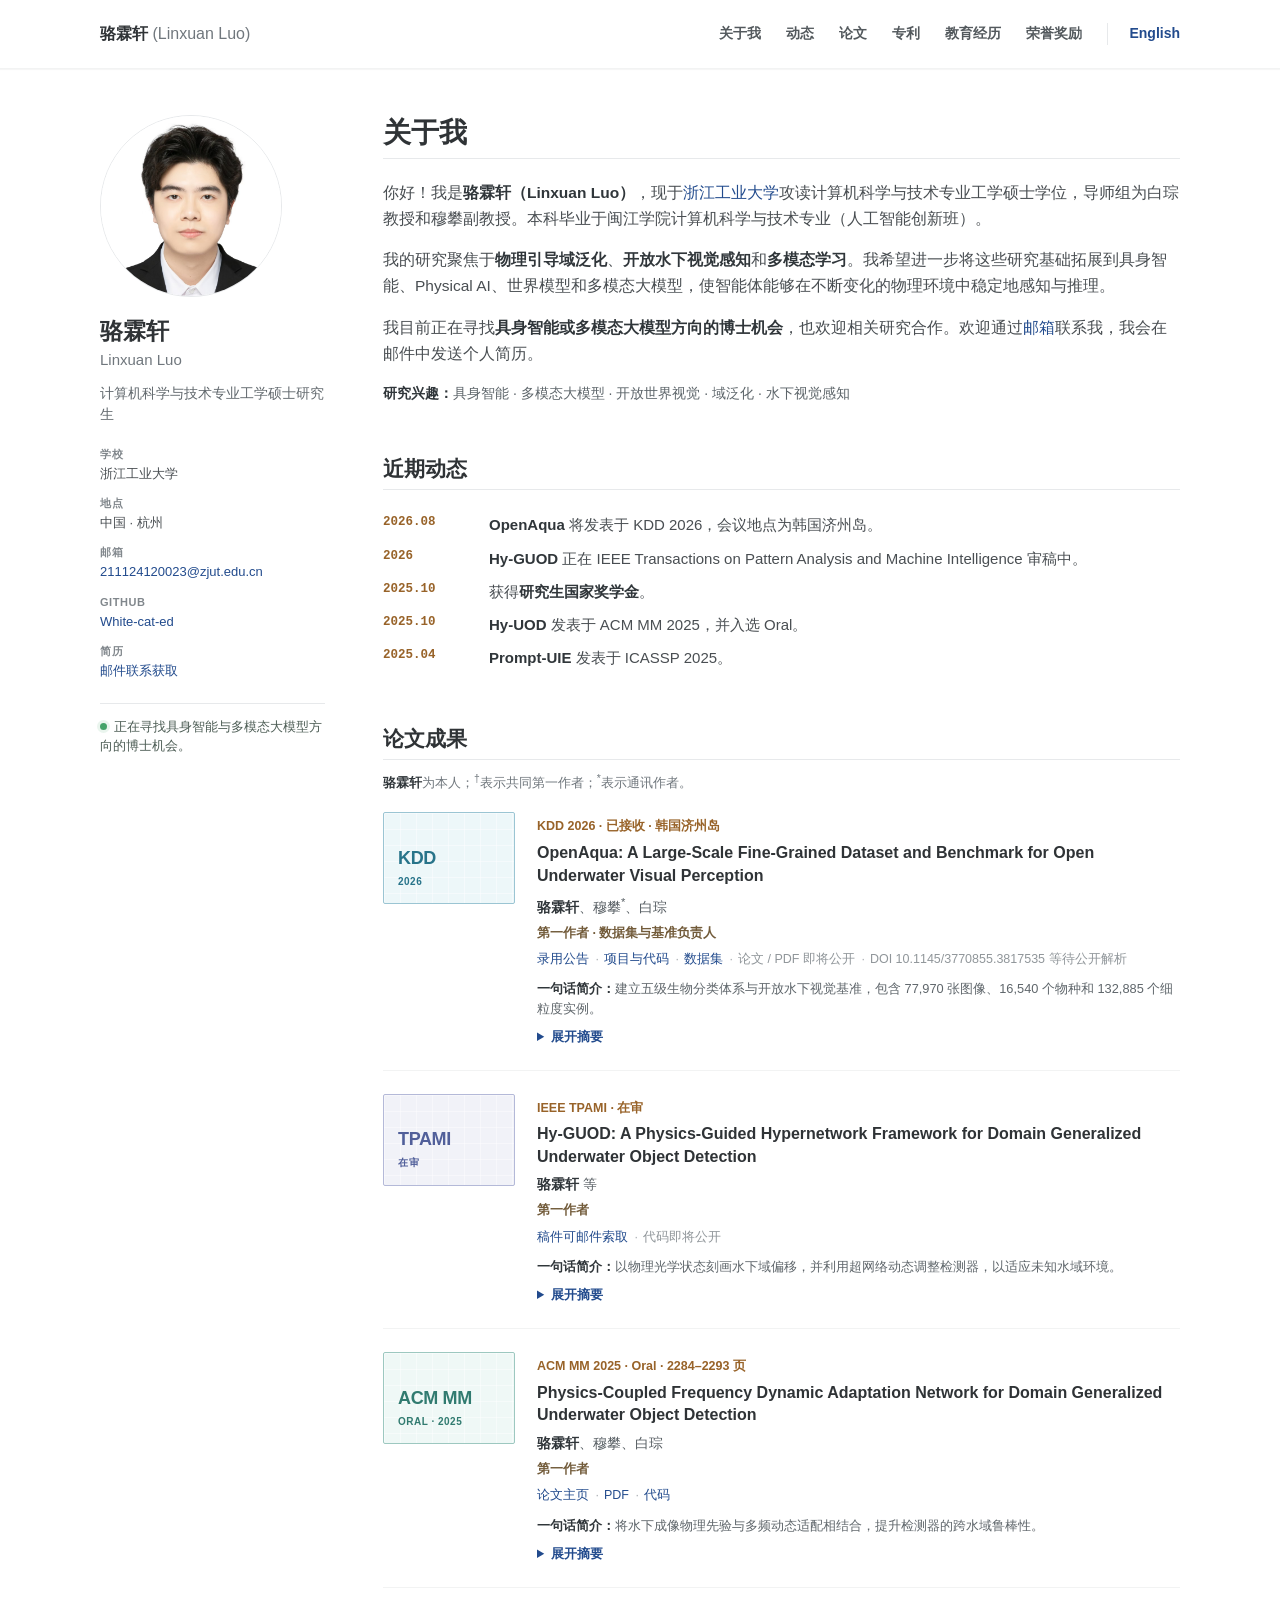
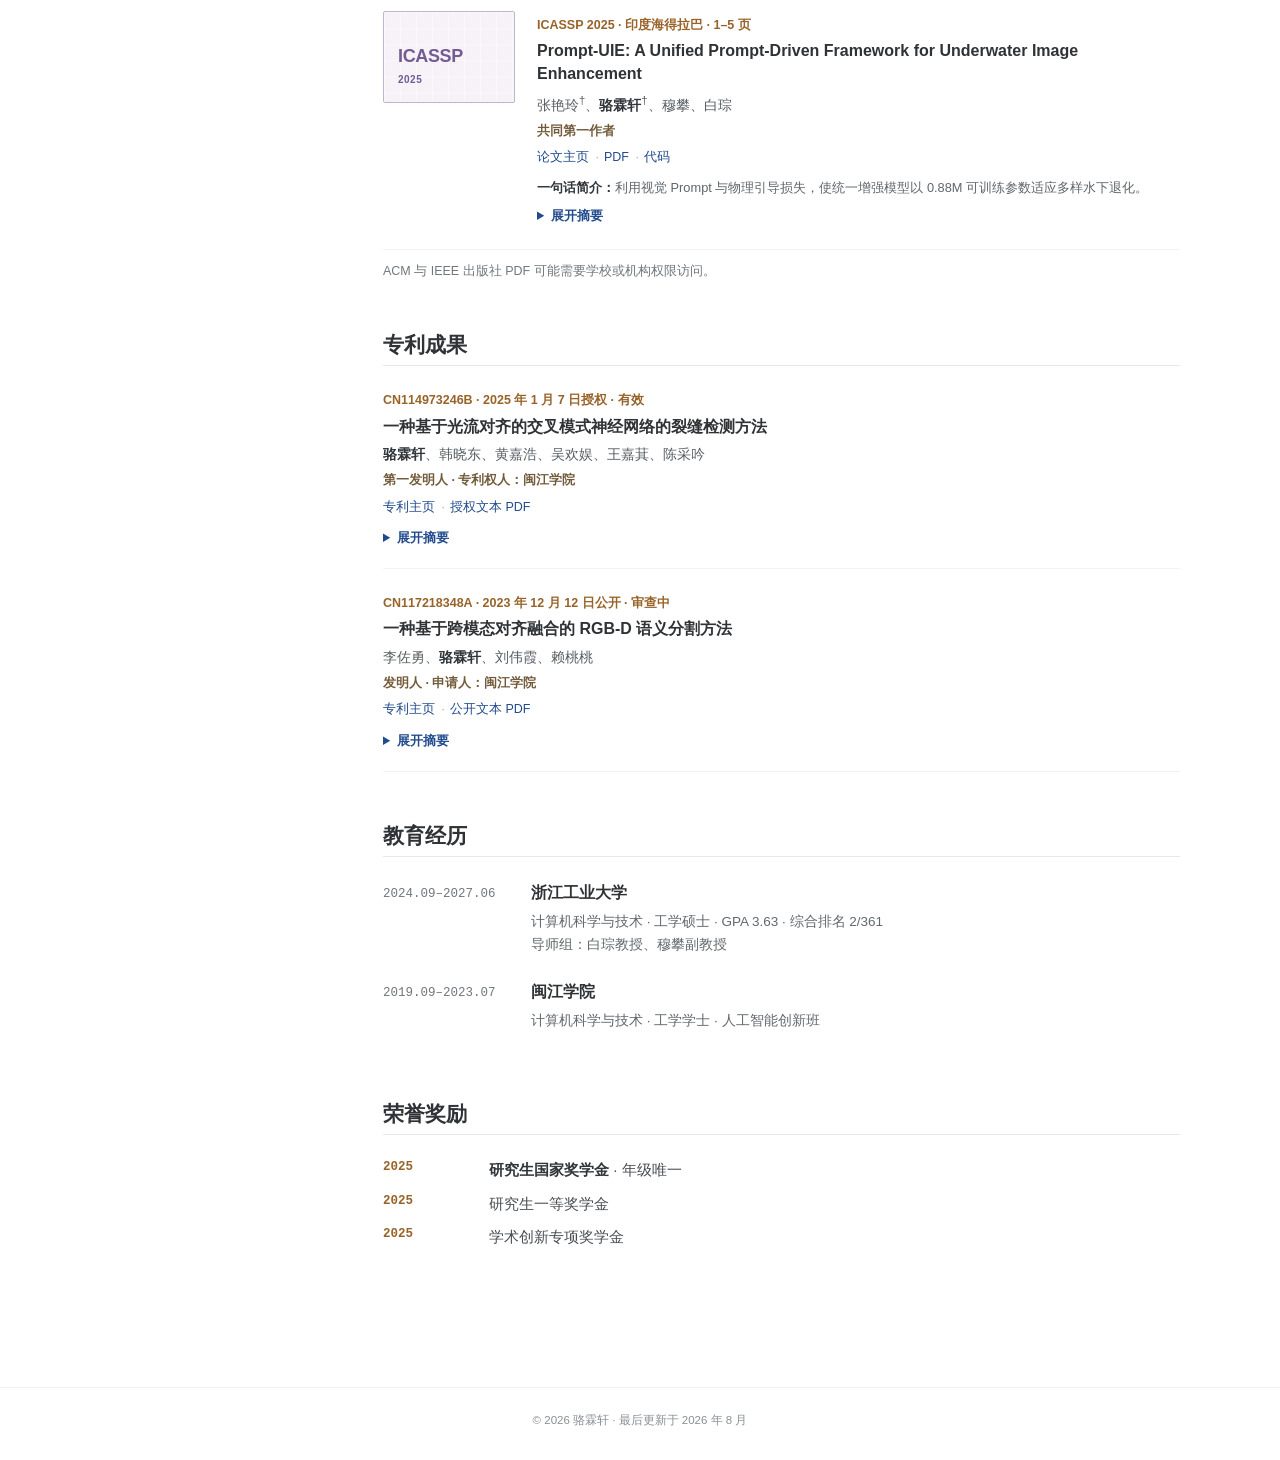
==== zh.html @ a7f3fe2d "Add files via upload" ====
<!doctype html>
<html lang="zh-CN">
<head>
  <meta charset="utf-8">
  <meta name="viewport" content="width=device-width, initial-scale=1">
  <title>骆霖轩（Linxuan Luo）| 个人学术主页</title>
  <meta name="description" content="骆霖轩的个人学术主页，研究方向包括物理引导域泛化、开放水下视觉感知、具身智能与多模态学习。">
  <meta name="theme-color" content="#ffffff">
  <meta property="og:title" content="骆霖轩 | 个人学术主页">
  <meta property="og:description" content="物理引导感知、具身智能与多模态学习。">
  <meta property="og:type" content="website">
  <meta property="og:url" content="https://white-cat-ed.github.io/zh.html">
  <meta property="og:image" content="https://white-cat-ed.github.io/og-minimal.png">
  <meta name="twitter:card" content="summary_large_image">
  <link rel="canonical" href="https://white-cat-ed.github.io/zh.html">
  <link rel="alternate" hreflang="en" href="https://white-cat-ed.github.io/">
  <link rel="alternate" hreflang="zh-CN" href="https://white-cat-ed.github.io/zh.html">
  <link rel="stylesheet" href="styles.css">
</head>
<body>
  <a class="skip-link" href="#main-content">跳到正文</a>

  <header class="masthead">
    <div class="masthead-inner">
      <a class="site-title" href="#top">骆霖轩 <span>(Linxuan Luo)</span></a>
      <nav class="site-nav" aria-label="主导航">
        <a href="#about">关于我</a>
        <a href="#news">动态</a>
        <a href="#publications">论文</a>
        <a href="#patents">专利</a>
        <a href="#education">教育经历</a>
        <a href="#awards">荣誉奖励</a>
        <a class="language-link" href="index.html" lang="en">English</a>
      </nav>
    </div>
  </header>

  <main class="layout" id="top">
    <aside class="sidebar" aria-label="个人信息">
      <img class="profile-photo" src="profile.jpg" alt="骆霖轩的个人照片" width="190" height="190">
      <h1 class="profile-name">骆霖轩</h1>
      <p class="profile-name-zh" lang="en">Linxuan Luo</p>
      <p class="profile-bio">计算机科学与技术专业工学硕士研究生</p>

      <dl class="profile-links">
        <div><dt>学校</dt><dd>浙江工业大学</dd></div>
        <div><dt>地点</dt><dd>中国 · 杭州</dd></div>
        <div><dt>邮箱</dt><dd><a href="mailto:211124120023@zjut.edu.cn">211124120023@zjut.edu.cn</a></dd></div>
        <div><dt>GitHub</dt><dd><a href="https://github.com/White-cat-ed" target="_blank" rel="noreferrer">White-cat-ed</a></dd></div>
        <div><dt>简历</dt><dd><a href="mailto:211124120023@zjut.edu.cn?subject=简历索取">邮件联系获取</a></dd></div>
      </dl>

      <p class="phd-note"><span aria-hidden="true"></span>正在寻找具身智能与多模态大模型方向的博士机会。</p>
    </aside>

    <div class="page-content" id="main-content">
      <section id="about" class="section about-section">
        <h2>关于我</h2>
        <p>你好！我是<strong>骆霖轩（Linxuan Luo）</strong>，现于<a href="https://www.zjut.edu.cn/" target="_blank" rel="noreferrer">浙江工业大学</a>攻读计算机科学与技术专业工学硕士学位，导师组为白琮教授和穆攀副教授。本科毕业于闽江学院计算机科学与技术专业（人工智能创新班）。</p>
        <p>我的研究聚焦于<strong>物理引导域泛化</strong>、<strong>开放水下视觉感知</strong>和<strong>多模态学习</strong>。我希望进一步将这些研究基础拓展到具身智能、Physical AI、世界模型和多模态大模型，使智能体能够在不断变化的物理环境中稳定地感知与推理。</p>
        <p>我目前正在寻找<strong>具身智能或多模态大模型方向的博士机会</strong>，也欢迎相关研究合作。欢迎通过<a href="mailto:211124120023@zjut.edu.cn">邮箱</a>联系我，我会在邮件中发送个人简历。</p>
        <p class="research-interests"><strong>研究兴趣：</strong>具身智能 · 多模态大模型 · 开放世界视觉 · 域泛化 · 水下视觉感知</p>
      </section>

      <section id="news" class="section">
        <h2>近期动态</h2>
        <ul class="news-list">
          <li><time datetime="2026-08">2026.08</time><span><strong>OpenAqua</strong> 将发表于 KDD 2026，会议地点为韩国济州岛。</span></li>
          <li><time datetime="2026">2026</time><span><strong>Hy-GUOD</strong> 正在 IEEE Transactions on Pattern Analysis and Machine Intelligence 审稿中。</span></li>
          <li><time datetime="2025-10">2025.10</time><span>获得<strong>研究生国家奖学金</strong>。</span></li>
          <li><time datetime="2025-10">2025.10</time><span><strong>Hy-UOD</strong> 发表于 ACM MM 2025，并入选 Oral。</span></li>
          <li><time datetime="2025-04">2025.04</time><span><strong>Prompt-UIE</strong> 发表于 ICASSP 2025。</span></li>
        </ul>
      </section>

      <section id="publications" class="section">
        <h2>论文成果</h2>
        <p class="section-note"><strong>骆霖轩</strong>为本人；<sup>†</sup>表示共同第一作者；<sup>*</sup>表示通讯作者。</p>

        <article class="publication">
          <div class="paper-thumb paper-thumb-aqua" aria-hidden="true"><span>KDD</span><small>2026</small></div>
          <div class="publication-body">
            <p class="venue">KDD 2026 · 已接收 · 韩国济州岛</p>
            <h3>OpenAqua: A Large-Scale Fine-Grained Dataset and Benchmark for Open Underwater Visual Perception</h3>
            <p class="authors"><strong>骆霖轩</strong>、穆攀<sup>*</sup>、白琮</p>
            <p class="role-line">第一作者 · 数据集与基准负责人</p>
            <p class="resource-links">
              <a href="https://cs.zjut.edu.cn/jsp/news.jsp?neId=8866" target="_blank" rel="noreferrer">录用公告</a>
              <a href="https://github.com/White-cat-ed/OpenAqua" target="_blank" rel="noreferrer">项目与代码</a>
              <a href="https://drive.google.com/drive/folders/1vo-b8BYGD2Kb2J__HTQK28yn5RzytMnz?usp=drive_link" target="_blank" rel="noreferrer">数据集</a>
              <span>论文 / PDF 即将公开</span>
              <span>DOI 10.1145/3770855.3817535 等待公开解析</span>
            </p>
            <p class="tldr"><strong>一句话简介：</strong>建立五级生物分类体系与开放水下视觉基准，包含 77,970 张图像、16,540 个物种和 132,885 个细粒度实例。</p>
            <details>
              <summary>展开摘要</summary>
              <p>水生生物多样性监测对于维持全球生态平衡至关重要。尽管计算机视觉的发展推动了水下感知研究，现有数据集大多局限于粗粒度类别，或缺少空间定位标注，严重限制了模型在真实场景中的细粒度生物识别能力。为弥补这一空白，我们提出 OpenAqua——首个面向开放水下视觉任务的大规模细粒度数据集。OpenAqua 采用五级生物分类体系，包含 77,970 张高质量图像，覆盖 16,540 个水生物种，并提供 132,885 个细粒度边界框及对应实例分割掩码。在此基础上，我们构建了覆盖标准目标检测、实例分割和水下开放词汇目标检测的综合基准。大量实验表明，随着识别粒度由粗到细，现有模型的性能显著下降，凸显了退化水下环境中细粒度语义感知与域适应的挑战。我们相信，OpenAqua 将推动细粒度水下视觉、长尾分布学习和水生生态系统监测的发展。</p>
            </details>
          </div>
        </article>

        <article class="publication">
          <div class="paper-thumb paper-thumb-indigo" aria-hidden="true"><span>TPAMI</span><small>在审</small></div>
          <div class="publication-body">
            <p class="venue">IEEE TPAMI · 在审</p>
            <h3>Hy-GUOD: A Physics-Guided Hypernetwork Framework for Domain Generalized Underwater Object Detection</h3>
            <p class="authors"><strong>骆霖轩</strong> 等</p>
            <p class="role-line">第一作者</p>
            <p class="resource-links">
              <a href="mailto:211124120023@zjut.edu.cn?subject=Hy-GUOD%20稿件索取">稿件可邮件索取</a>
              <span>代码即将公开</span>
            </p>
            <p class="tldr"><strong>一句话简介：</strong>以物理光学状态刻画水下域偏移，并利用超网络动态调整检测器，以适应未知水域环境。</p>
            <details>
              <summary>展开摘要</summary>
              <p>复杂光学变化会导致水下目标检测模型的性能严重下降；当训练数据仅来自有限源域时，这类域偏移尤其难以处理。现有水下目标检测方法主要依赖图像恢复或静态结构先验，而域泛化方法通常将域偏移视为一般的数据分布差异，因此难以表示由光学因素驱动的水下域变化，也难以将退化线索与任务相关语义解耦。为解决这些问题，我们提出 Hy-GUOD——一个面向广义水下目标检测的物理引导超网络框架。Hy-GUOD 使用物理光学状态显式参数化水下域偏移，并学习利用这些状态实现鲁棒检测。具体而言，基于超网络的光学状态感知机制通过逆向估计，从退化观测中解耦光学先验，再将其转化为检测器动态特征响应的域自适应引导。为协调物理感知与目标检测，我们进一步提出 Navi-Gate 和双层优化策略，在源域受限监督下调节任务梯度交互。四个水下基准和一个陆地雾天基准上的大量实验验证了 Hy-GUOD 的有效性与通用性，并显示其在单源、多源、跨数据集、标准域内以及雾天目标检测协议下均保持稳定优势。</p>
            </details>
          </div>
        </article>

        <article class="publication">
          <div class="paper-thumb paper-thumb-teal" aria-hidden="true"><span>ACM MM</span><small>Oral · 2025</small></div>
          <div class="publication-body">
            <p class="venue">ACM MM 2025 · Oral · 2284–2293 页</p>
            <h3>Physics-Coupled Frequency Dynamic Adaptation Network for Domain Generalized Underwater Object Detection</h3>
            <p class="authors"><strong>骆霖轩</strong>、穆攀、白琮</p>
            <p class="role-line">第一作者</p>
            <p class="resource-links">
              <a href="https://dl.acm.org/doi/10.1145/3746027.3755829" target="_blank" rel="noreferrer">论文主页</a>
              <a href="https://dl.acm.org/doi/pdf/10.1145/3746027.3755829" target="_blank" rel="noreferrer">PDF</a>
              <a href="https://github.com/White-cat-ed/HyUOD" target="_blank" rel="noreferrer">代码</a>
            </p>
            <p class="tldr"><strong>一句话简介：</strong>将水下成像物理先验与多频动态适配相结合，提升检测器的跨水域鲁棒性。</p>
            <details>
              <summary>展开摘要</summary>
              <p>尽管水下目标检测技术不断发展，多样化环境带来的域偏移以及水下图像的严重退化仍然制约着模型性能。为解决这些问题，我们提出 Hy-UOD：一个由超网络驱动、协同融合物理先验与多频特征学习的域泛化框架。为缓解域偏移，我们设计了基于元学习的超网络架构，通过编码环境相关的物理描述符生成跨域泛化参数。为进一步降低复杂退化对检测性能的影响，我们基于超网络特征和域相关信息设计了多频特征动态适配模块，通过“低频校正、高频细化和中频重建”对退化特征进行系统补偿。多个水下数据集上的实验表明，该方法具有稳健的检测性能和较强的跨域泛化能力。</p>
            </details>
          </div>
        </article>

        <article class="publication">
          <div class="paper-thumb paper-thumb-violet" aria-hidden="true"><span>ICASSP</span><small>2025</small></div>
          <div class="publication-body">
            <p class="venue">ICASSP 2025 · 印度海得拉巴 · 1–5 页</p>
            <h3>Prompt-UIE: A Unified Prompt-Driven Framework for Underwater Image Enhancement</h3>
            <p class="authors">张艳玲<sup>†</sup>、<strong>骆霖轩</strong><sup>†</sup>、穆攀、白琮</p>
            <p class="role-line">共同第一作者</p>
            <p class="resource-links">
              <a href="https://ieeexplore.ieee.org/document/10889990/" target="_blank" rel="noreferrer">论文主页</a>
              <a href="https://ieeexplore.ieee.org/stampPDF/getPDF.jsp?tp=&amp;arnumber=10889990" target="_blank" rel="noreferrer">PDF</a>
              <a href="https://github.com/Zjut-MultimediaPlus/Prompt-UIE" target="_blank" rel="noreferrer">代码</a>
            </p>
            <p class="tldr"><strong>一句话简介：</strong>利用视觉 Prompt 与物理引导损失，使统一增强模型以 0.88M 可训练参数适应多样水下退化。</p>
            <details>
              <summary>展开摘要</summary>
              <p>复杂多样的水下环境会造成多种类型的图像退化，但现有方法大多聚焦于单一水下数据集，退化模式的相似性限制了模型对不同退化特征的探索。为此，我们提出基于 Prompt 学习的统一水下图像增强模型 Prompt-UIE，重点挖掘水下图像的共同属性。Prompt-UIE 无需同时使用多个数据集，即可将预训练的特定任务模型适配到不同水下条件。该方法在基础模型上集成视觉 Prompt 模块和反向透射图引导损失：基于背景光的视觉 Prompt 通过精心设计的策略，引导模型针对不同水体类型执行增强；反向透射图引导损失则提升模型处理空间非均匀退化的能力。全参考与无参考数据集上的实验验证了该方法的有效性和鲁棒性。</p>
            </details>
          </div>
        </article>
        <p class="access-note">ACM 与 IEEE 出版社 PDF 可能需要学校或机构权限访问。</p>
      </section>

      <section id="patents" class="section">
        <h2>专利成果</h2>

        <article class="patent">
          <p class="venue">CN114973246B · 2025 年 1 月 7 日授权 · 有效</p>
          <h3>一种基于光流对齐的交叉模式神经网络的裂缝检测方法</h3>
          <p class="authors"><strong>骆霖轩</strong>、韩晓东、黄嘉浩、吴欢娱、王嘉萁、陈采吟</p>
          <p class="role-line">第一发明人 · 专利权人：闽江学院</p>
          <p class="resource-links">
            <a href="https://patents.google.com/patent/CN114973246B/zh" target="_blank" rel="noreferrer">专利主页</a>
            <a href="https://patentimages.storage.googleapis.com/b4/01/fa/18048ff08c857f/CN114973246B.pdf" target="_blank" rel="noreferrer">授权文本 PDF</a>
          </p>
          <details>
            <summary>展开摘要</summary>
            <p>本发明提出一种基于光流对齐的交叉模式神经网络的裂缝检测方法。该方法基于光流对齐的交叉模式语义分割神经网络 FAC-Net，通过融合 RGB 图像和深度图像特征信息进行跨模态裂缝检测：首先构建数据集并训练 FAC-Net；随后获取待检测目标的 RGB 图像与深度图像；最后将同一目标的 RGB 与深度图像输入预训练网络，得到包含裂缝语义像素和背景语义像素的分类结果图像，从而实现融合 RGB 与深度信息的跨模态裂缝检测。</p>
          </details>
        </article>

        <article class="patent">
          <p class="venue">CN117218348A · 2023 年 12 月 12 日公开 · 审查中</p>
          <h3>一种基于跨模态对齐融合的 RGB-D 语义分割方法</h3>
          <p class="authors">李佐勇、<strong>骆霖轩</strong>、刘伟霞、赖桃桃</p>
          <p class="role-line">发明人 · 申请人：闽江学院</p>
          <p class="resource-links">
            <a href="https://patents.google.com/patent/CN117218348A/zh" target="_blank" rel="noreferrer">专利主页</a>
            <a href="https://patentimages.storage.googleapis.com/ee/cd/d5/96ed496db2e473/CN117218348A.pdf" target="_blank" rel="noreferrer">公开文本 PDF</a>
          </p>
          <details>
            <summary>展开摘要</summary>
            <p>本发明涉及一种基于跨模态对齐融合的 RGB-D 语义分割方法。该方法使用空间通道注意力机制，充分利用空间和通道关系，使两个分支均能关注来自另一模态的互补信息，以缓解多模态引入的噪声；同时引入语义流矫正模块，解决不同模态对应像素难以良好对齐的问题；在解码器部分同样加入语义流矫正模块，使深层语义信息能够更有效地传递到浅层。实验验证了所提出算法的可靠性与可行性。</p>
          </details>
        </article>
      </section>

      <section id="education" class="section">
        <h2>教育经历</h2>
        <div class="timeline">
          <article>
            <time>2024.09–2027.06</time>
            <div><h3>浙江工业大学</h3><p>计算机科学与技术 · 工学硕士 · GPA 3.63 · 综合排名 2/361</p><p>导师组：白琮教授、穆攀副教授</p></div>
          </article>
          <article>
            <time>2019.09–2023.07</time>
            <div><h3>闽江学院</h3><p>计算机科学与技术 · 工学学士 · 人工智能创新班</p></div>
          </article>
        </div>
      </section>

      <section id="awards" class="section">
        <h2>荣誉奖励</h2>
        <ul class="plain-list">
          <li><time>2025</time><span><strong>研究生国家奖学金</strong> · 年级唯一</span></li>
          <li><time>2025</time><span>研究生一等奖学金</span></li>
          <li><time>2025</time><span>学术创新专项奖学金</span></li>
        </ul>
      </section>
    </div>
  </main>

  <footer class="site-footer">
    <p>© 2026 骆霖轩 · 最后更新于 2026 年 8 月</p>
  </footer>
</body>
</html>
---- styles.css ----
:root {
  --ink: #494e52;
  --heading: #2f3336;
  --muted: #70777d;
  --link: #224b8d;
  --line: #e7e9eb;
  --line-soft: #f2f3f3;
  --paper: #fff;
  --quiet: #f7f8f9;
  --success: #2f7a52;
}

* {
  box-sizing: border-box;
}

html {
  scroll-behavior: smooth;
  scroll-padding-top: 80px;
}

body {
  margin: 0;
  background: var(--paper);
  color: var(--ink);
  font-family: "Trebuchet MS", "Microsoft YaHei", "PingFang SC", Helvetica, Arial, sans-serif;
  font-size: 15px;
  line-height: 1.55;
}

a {
  color: var(--link);
  text-decoration: none;
}

a:hover,
a:focus-visible {
  text-decoration: underline;
}

strong {
  color: #30363a;
}

.skip-link {
  position: fixed;
  top: 8px;
  left: 8px;
  z-index: 100;
  transform: translateY(-150%);
  padding: 8px 12px;
  border-radius: 3px;
  background: var(--heading);
  color: #fff;
}

.skip-link:focus {
  transform: translateY(0);
}

.masthead {
  position: sticky;
  top: 0;
  z-index: 30;
  border-bottom: 1px solid var(--line-soft);
  background: rgba(255, 255, 255, 0.97);
  box-shadow: 0 1px 1px rgba(0, 0, 0, 0.035);
  backdrop-filter: blur(8px);
}

.masthead-inner {
  width: min(1080px, calc(100% - 36px));
  min-height: 68px;
  margin: 0 auto;
  display: flex;
  align-items: center;
  justify-content: space-between;
  gap: 28px;
}

.site-title {
  flex: 0 0 auto;
  color: var(--heading);
  font-size: 16px;
  font-weight: 700;
}

.site-title span {
  color: var(--muted);
  font-weight: 400;
}

.site-title:hover {
  text-decoration: none;
}

.site-nav {
  display: flex;
  align-items: center;
  gap: 25px;
  white-space: nowrap;
}

.site-nav a {
  color: #53595d;
  font-size: 14px;
  font-weight: 600;
}

.site-nav a:hover,
.site-nav a:focus-visible {
  color: var(--link);
  text-decoration: none;
}

.site-nav .language-link {
  padding-left: 21px;
  border-left: 1px solid var(--line);
  color: var(--link);
}

.layout {
  width: min(1080px, calc(100% - 36px));
  margin: 46px auto 84px;
  display: grid;
  grid-template-columns: 225px minmax(0, 1fr);
  gap: 58px;
  align-items: start;
}

.sidebar {
  position: sticky;
  top: 100px;
  min-width: 0;
}

.profile-photo {
  display: block;
  width: 182px;
  height: 182px;
  border: 1px solid var(--line);
  border-radius: 50%;
  object-fit: cover;
  object-position: center 30%;
}

.profile-name {
  margin: 20px 0 0;
  color: var(--heading);
  font-size: 23px;
  line-height: 1.25;
}

.profile-name-zh {
  margin: 2px 0 12px;
  color: var(--muted);
  font-size: 15px;
}

.profile-bio {
  margin: 0 0 21px;
  color: #62696e;
  font-size: 14px;
  line-height: 1.5;
}

.profile-links {
  margin: 0;
  font-size: 13px;
}

.profile-links div {
  margin: 0 0 11px;
}

.profile-links dt {
  margin: 0 0 1px;
  color: #81878c;
  font-size: 11px;
  font-weight: 700;
  letter-spacing: 0.05em;
  text-transform: uppercase;
}

.profile-links dd {
  margin: 0;
  overflow-wrap: anywhere;
}

.phd-note {
  margin: 22px 0 0;
  padding-top: 14px;
  border-top: 1px solid var(--line);
  color: #4d5d55;
  font-size: 12.5px;
  line-height: 1.5;
}

.phd-note span {
  display: inline-block;
  width: 7px;
  height: 7px;
  margin-right: 7px;
  border-radius: 50%;
  background: #45a36a;
  box-shadow: 0 0 0 3px #eaf5ee;
  vertical-align: 1px;
}

.page-content {
  min-width: 0;
}

.section {
  margin: 0 0 50px;
}

.section h2 {
  margin: 0 0 18px;
  padding-bottom: 7px;
  border-bottom: 1px solid var(--line);
  color: var(--heading);
  font-size: 21px;
  font-weight: 700;
  line-height: 1.3;
}

.about-section h2 {
  margin-bottom: 21px;
  font-size: 28px;
}

.about-section p {
  margin: 0 0 15px;
  font-size: 15.5px;
  line-height: 1.68;
}

.research-interests {
  color: #5d656a;
  font-size: 14px !important;
}

.section-note,
.access-note {
  margin: -7px 0 15px;
  color: var(--muted);
  font-size: 12.5px;
}

.news-list,
.plain-list {
  margin: 0;
  padding: 0;
  list-style: none;
}

.news-list li,
.plain-list li {
  display: grid;
  grid-template-columns: 92px minmax(0, 1fr);
  gap: 14px;
  padding: 5px 0;
}

.news-list time,
.plain-list time {
  color: #986329;
  font-family: Consolas, "Courier New", monospace;
  font-size: 12.5px;
  font-weight: 700;
}

.publication {
  display: grid;
  grid-template-columns: 132px minmax(0, 1fr);
  gap: 22px;
  padding: 23px 0;
  border-bottom: 1px solid var(--line-soft);
}

.publication:first-of-type {
  padding-top: 4px;
}

.paper-thumb {
  width: 132px;
  height: 92px;
  display: flex;
  flex-direction: column;
  justify-content: flex-end;
  padding: 14px;
  border: 1px solid currentColor;
  border-radius: 2px;
  background-image:
    linear-gradient(rgba(255, 255, 255, 0.42) 1px, transparent 1px),
    linear-gradient(90deg, rgba(255, 255, 255, 0.42) 1px, transparent 1px);
  background-size: 16px 16px;
}

.paper-thumb span {
  font-size: 18px;
  font-weight: 800;
  letter-spacing: -0.02em;
  line-height: 1;
}

.paper-thumb small {
  margin-top: 7px;
  font-size: 10px;
  font-weight: 700;
  letter-spacing: 0.05em;
  text-transform: uppercase;
}

.paper-thumb-aqua {
  border-color: #9bc5d3;
  background-color: #edf7f9;
  color: #28748a;
}

.paper-thumb-indigo {
  border-color: #b4b9d8;
  background-color: #f1f2f8;
  color: #515f9a;
}

.paper-thumb-teal {
  border-color: #9dc8c0;
  background-color: #eff8f6;
  color: #317b70;
}

.paper-thumb-violet {
  border-color: #c1b5d3;
  background-color: #f6f2f8;
  color: #725c92;
}

.publication-body h3,
.patent h3,
.timeline h3 {
  margin: 3px 0 7px;
  color: var(--heading);
  font-size: 16px;
  font-weight: 700;
  line-height: 1.42;
}

.publication-body p,
.patent p {
  margin: 5px 0;
}

.venue {
  color: #986329;
  font-size: 12.5px;
  font-weight: 700;
}

.authors {
  color: #565d62;
  font-size: 13.5px;
}

.role-line {
  color: #725b3a;
  font-size: 12.5px;
  font-weight: 600;
}

.resource-links {
  display: flex;
  flex-wrap: wrap;
  gap: 7px 15px;
  padding: 2px 0;
  font-size: 12.5px;
}

.resource-links a,
.resource-links span {
  position: relative;
}

.resource-links a:not(:last-child)::after,
.resource-links span:not(:last-child)::after {
  content: "·";
  position: absolute;
  right: -10px;
  color: #a8adb1;
}

.resource-links span {
  color: #90969a;
}

.tldr {
  margin-top: 8px !important;
  color: #5f666b;
  font-size: 12.8px;
  line-height: 1.5;
}

details {
  margin-top: 9px;
  font-size: 12.8px;
}

details summary {
  width: max-content;
  color: var(--link);
  cursor: pointer;
  font-weight: 600;
}

details[open] summary {
  margin-bottom: 7px;
}

details p {
  margin: 0 !important;
  padding: 11px 13px;
  border-left: 2px solid #ccd7e6;
  background: var(--quiet);
  color: #5b6267;
  line-height: 1.62;
}

.access-note {
  margin-top: 12px;
}

.patent {
  padding: 20px 0;
  border-bottom: 1px solid var(--line-soft);
}

.patent:first-of-type {
  padding-top: 2px;
}

.timeline article {
  display: grid;
  grid-template-columns: 130px minmax(0, 1fr);
  gap: 18px;
  padding: 10px 0 15px;
}

.timeline time {
  color: var(--muted);
  font-family: Consolas, "Courier New", monospace;
  font-size: 12.5px;
}

.timeline h3 {
  margin-top: -3px;
}

.timeline p {
  margin: 3px 0;
  color: #62696e;
  font-size: 13.5px;
}

.site-footer {
  padding: 24px 18px 30px;
  border-top: 1px solid var(--line-soft);
  color: #8a9094;
  text-align: center;
  font-size: 11.5px;
}

.site-footer p {
  margin: 0;
}

@media (max-width: 900px) {
  .masthead-inner {
    align-items: flex-start;
    flex-direction: column;
    gap: 0;
    padding: 14px 0 10px;
  }

  .site-nav {
    width: 100%;
    margin-top: 9px;
    gap: 21px;
    overflow-x: auto;
    padding-bottom: 4px;
    scrollbar-width: thin;
  }

  .site-nav .language-link {
    padding-left: 0;
    border-left: 0;
  }

  .layout {
    grid-template-columns: 190px minmax(0, 1fr);
    gap: 38px;
    margin-top: 36px;
  }

  .sidebar {
    top: 117px;
  }

  .profile-photo {
    width: 155px;
    height: 155px;
  }
}

@media (max-width: 680px) {
  html {
    scroll-padding-top: 108px;
  }

  .masthead-inner,
  .layout {
    width: min(100% - 28px, 1080px);
  }

  .layout {
    display: block;
    margin-top: 29px;
  }

  .sidebar {
    position: static;
    display: grid;
    grid-template-columns: 122px minmax(0, 1fr);
    column-gap: 22px;
    margin-bottom: 44px;
  }

  .profile-photo {
    grid-row: 1 / 5;
    width: 122px;
    height: 122px;
  }

  .profile-name {
    margin-top: 5px;
    font-size: 21px;
  }

  .profile-name-zh {
    margin-bottom: 7px;
  }

  .profile-bio {
    margin-bottom: 10px;
  }

  .profile-links,
  .phd-note {
    grid-column: 1 / -1;
  }

  .profile-links {
    display: grid;
    grid-template-columns: repeat(2, minmax(0, 1fr));
    gap: 4px 18px;
    margin-top: 20px;
  }

  .phd-note {
    margin-top: 9px;
  }

  .about-section h2 {
    font-size: 25px;
  }

  .publication {
    grid-template-columns: 104px minmax(0, 1fr);
    gap: 16px;
  }

  .paper-thumb {
    width: 104px;
    height: 78px;
    padding: 11px;
  }

  .paper-thumb span {
    font-size: 15px;
  }
}

@media (max-width: 480px) {
  .sidebar {
    grid-template-columns: 102px minmax(0, 1fr);
    column-gap: 16px;
  }

  .profile-photo {
    width: 102px;
    height: 102px;
  }

  .profile-name {
    font-size: 19px;
  }

  .profile-bio {
    font-size: 12.5px;
  }

  .profile-links {
    grid-template-columns: 1fr;
  }

  .publication {
    display: block;
  }

  .paper-thumb {
    width: 100%;
    height: 64px;
    margin-bottom: 14px;
  }

  .news-list li,
  .plain-list li,
  .timeline article {
    grid-template-columns: 76px minmax(0, 1fr);
    gap: 11px;
  }
}

@media (prefers-reduced-motion: reduce) {
  html {
    scroll-behavior: auto;
  }
}
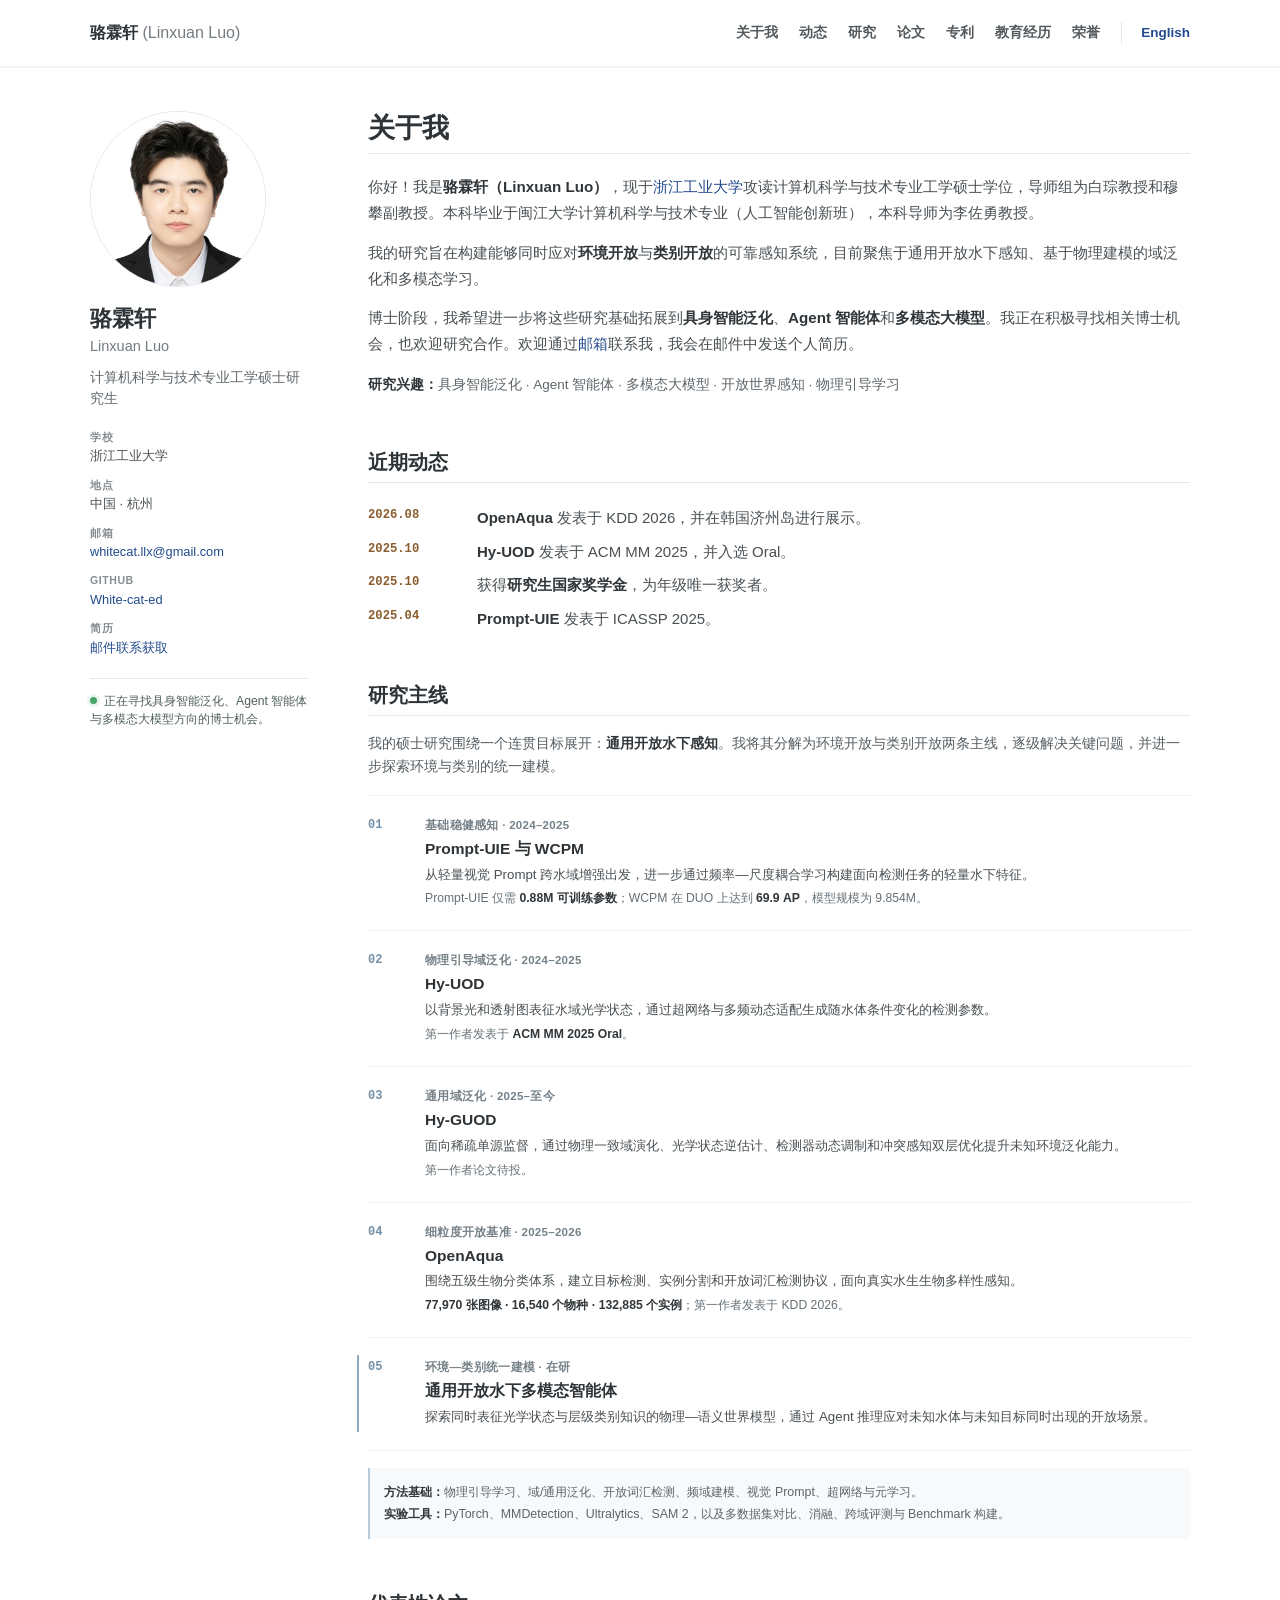
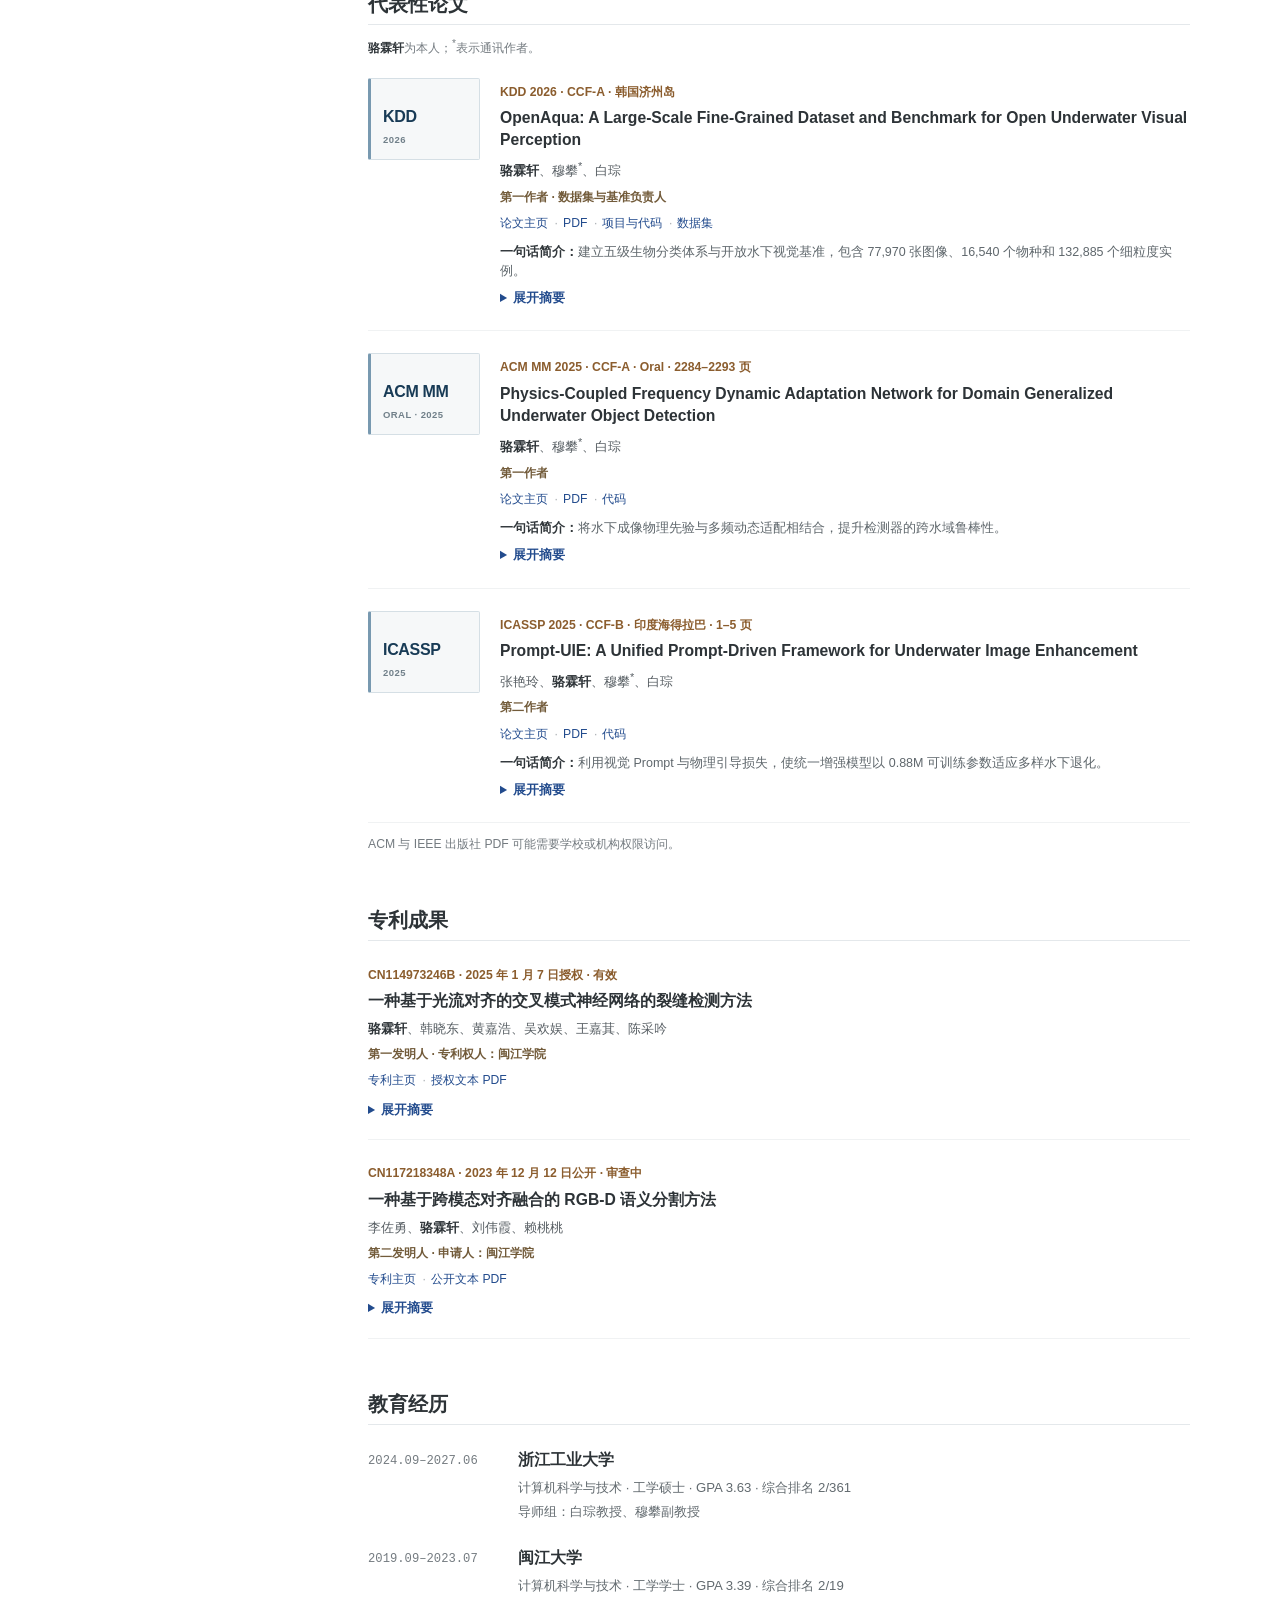
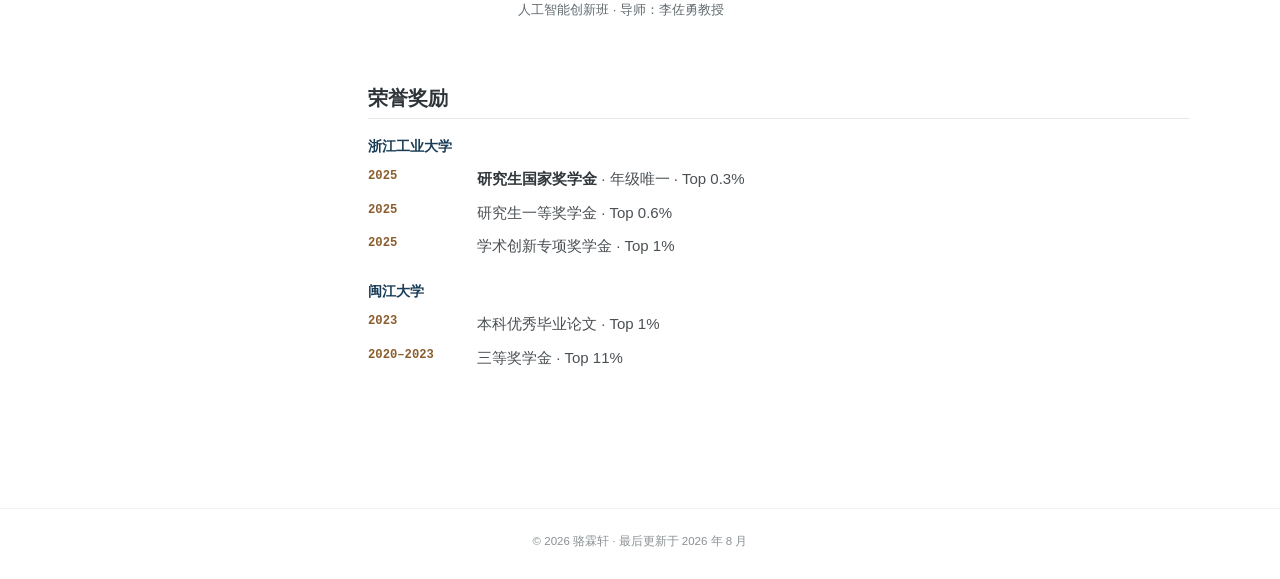
==== commit 96206072: "Add files via upload" ====
--- a/zh.html
+++ b/zh.html
@@ -4,10 +4,10 @@
   <meta charset="utf-8">
   <meta name="viewport" content="width=device-width, initial-scale=1">
   <title>骆霖轩（Linxuan Luo）| 个人学术主页</title>
-  <meta name="description" content="骆霖轩的个人学术主页，研究方向包括物理引导域泛化、开放水下视觉感知、具身智能与多模态学习。">
+  <meta name="description" content="骆霖轩的个人学术主页，研究方向包括物理引导泛化、开放水下视觉感知、多模态学习、具身智能泛化与 Agent 智能体。">
   <meta name="theme-color" content="#ffffff">
   <meta property="og:title" content="骆霖轩 | 个人学术主页">
-  <meta property="og:description" content="物理引导感知、具身智能与多模态学习。">
+  <meta property="og:description" content="物理引导泛化、开放世界感知、Agent 智能体与多模态学习。">
   <meta property="og:type" content="website">
   <meta property="og:url" content="https://white-cat-ed.github.io/zh.html">
   <meta property="og:image" content="https://white-cat-ed.github.io/og-minimal.png">
@@ -26,10 +26,11 @@
       <nav class="site-nav" aria-label="主导航">
         <a href="#about">关于我</a>
         <a href="#news">动态</a>
+        <a href="#research">研究</a>
         <a href="#publications">论文</a>
         <a href="#patents">专利</a>
         <a href="#education">教育经历</a>
-        <a href="#awards">荣誉奖励</a>
+        <a href="#awards">荣誉</a>
         <a class="language-link" href="index.html" lang="en">English</a>
       </nav>
     </div>
@@ -45,85 +46,125 @@
       <dl class="profile-links">
         <div><dt>学校</dt><dd>浙江工业大学</dd></div>
         <div><dt>地点</dt><dd>中国 · 杭州</dd></div>
-        <div><dt>邮箱</dt><dd><a href="mailto:211124120023@zjut.edu.cn">211124120023@zjut.edu.cn</a></dd></div>
+        <div><dt>邮箱</dt><dd><a href="mailto:whitecat.llx@gmail.com">whitecat.llx@gmail.com</a></dd></div>
         <div><dt>GitHub</dt><dd><a href="https://github.com/White-cat-ed" target="_blank" rel="noreferrer">White-cat-ed</a></dd></div>
-        <div><dt>简历</dt><dd><a href="mailto:211124120023@zjut.edu.cn?subject=简历索取">邮件联系获取</a></dd></div>
+        <div><dt>简历</dt><dd><a href="mailto:whitecat.llx@gmail.com?subject=简历索取">邮件联系获取</a></dd></div>
       </dl>
 
-      <p class="phd-note"><span aria-hidden="true"></span>正在寻找具身智能与多模态大模型方向的博士机会。</p>
+      <p class="phd-note"><span aria-hidden="true"></span>正在寻找具身智能泛化、Agent 智能体与多模态大模型方向的博士机会。</p>
     </aside>
 
     <div class="page-content" id="main-content">
       <section id="about" class="section about-section">
         <h2>关于我</h2>
-        <p>你好！我是<strong>骆霖轩（Linxuan Luo）</strong>，现于<a href="https://www.zjut.edu.cn/" target="_blank" rel="noreferrer">浙江工业大学</a>攻读计算机科学与技术专业工学硕士学位，导师组为白琮教授和穆攀副教授。本科毕业于闽江学院计算机科学与技术专业（人工智能创新班）。</p>
-        <p>我的研究聚焦于<strong>物理引导域泛化</strong>、<strong>开放水下视觉感知</strong>和<strong>多模态学习</strong>。我希望进一步将这些研究基础拓展到具身智能、Physical AI、世界模型和多模态大模型，使智能体能够在不断变化的物理环境中稳定地感知与推理。</p>
-        <p>我目前正在寻找<strong>具身智能或多模态大模型方向的博士机会</strong>，也欢迎相关研究合作。欢迎通过<a href="mailto:211124120023@zjut.edu.cn">邮箱</a>联系我，我会在邮件中发送个人简历。</p>
-        <p class="research-interests"><strong>研究兴趣：</strong>具身智能 · 多模态大模型 · 开放世界视觉 · 域泛化 · 水下视觉感知</p>
-      </section>
-
-      <section id="news" class="section">
+        <p>你好！我是<strong>骆霖轩（Linxuan Luo）</strong>，现于<a href="https://www.zjut.edu.cn/" target="_blank" rel="noreferrer">浙江工业大学</a>攻读计算机科学与技术专业工学硕士学位，导师组为白琮教授和穆攀副教授。本科毕业于闽江大学计算机科学与技术专业（人工智能创新班），本科导师为李佐勇教授。</p>
+        <p>我的研究旨在构建能够同时应对<strong>环境开放</strong>与<strong>类别开放</strong>的可靠感知系统，目前聚焦于通用开放水下感知、基于物理建模的域泛化和多模态学习。</p>
+        <p>博士阶段，我希望进一步将这些研究基础拓展到<strong>具身智能泛化</strong>、<strong>Agent 智能体</strong>和<strong>多模态大模型</strong>。我正在积极寻找相关博士机会，也欢迎研究合作。欢迎通过<a href="mailto:whitecat.llx@gmail.com">邮箱</a>联系我，我会在邮件中发送个人简历。</p>
+        <p class="research-interests"><strong>研究兴趣：</strong>具身智能泛化 · Agent 智能体 · 多模态大模型 · 开放世界感知 · 物理引导学习</p>
+      </section>
+
+      <section id="news" class="section compact-section">
         <h2>近期动态</h2>
         <ul class="news-list">
-          <li><time datetime="2026-08">2026.08</time><span><strong>OpenAqua</strong> 将发表于 KDD 2026，会议地点为韩国济州岛。</span></li>
-          <li><time datetime="2026">2026</time><span><strong>Hy-GUOD</strong> 正在 IEEE Transactions on Pattern Analysis and Machine Intelligence 审稿中。</span></li>
-          <li><time datetime="2025-10">2025.10</time><span>获得<strong>研究生国家奖学金</strong>。</span></li>
+          <li><time datetime="2026-08">2026.08</time><span><strong>OpenAqua</strong> 发表于 KDD 2026，并在韩国济州岛进行展示。</span></li>
           <li><time datetime="2025-10">2025.10</time><span><strong>Hy-UOD</strong> 发表于 ACM MM 2025，并入选 Oral。</span></li>
+          <li><time datetime="2025-10">2025.10</time><span>获得<strong>研究生国家奖学金</strong>，为年级唯一获奖者。</span></li>
           <li><time datetime="2025-04">2025.04</time><span><strong>Prompt-UIE</strong> 发表于 ICASSP 2025。</span></li>
         </ul>
       </section>
 
+      <section id="research" class="section">
+        <h2>研究主线</h2>
+        <p class="research-lead">我的硕士研究围绕一个连贯目标展开：<strong>通用开放水下感知</strong>。我将其分解为环境开放与类别开放两条主线，逐级解决关键问题，并进一步探索环境与类别的统一建模。</p>
+
+        <div class="research-roadmap">
+          <article class="research-item">
+            <div class="stage-marker">01</div>
+            <div class="research-copy">
+              <p class="stage-label">基础稳健感知 · 2024–2025</p>
+              <h3>Prompt-UIE 与 WCPM</h3>
+              <p>从轻量视觉 Prompt 跨水域增强出发，进一步通过频率—尺度耦合学习构建面向检测任务的轻量水下特征。</p>
+              <p class="research-result">Prompt-UIE 仅需<strong> 0.88M 可训练参数</strong>；WCPM 在 DUO 上达到 <strong>69.9 AP</strong>，模型规模为 9.854M。</p>
+            </div>
+          </article>
+
+          <article class="research-item">
+            <div class="stage-marker">02</div>
+            <div class="research-copy">
+              <p class="stage-label">物理引导域泛化 · 2024–2025</p>
+              <h3>Hy-UOD</h3>
+              <p>以背景光和透射图表征水域光学状态，通过超网络与多频动态适配生成随水体条件变化的检测参数。</p>
+              <p class="research-result">第一作者发表于 <strong>ACM MM 2025 Oral</strong>。</p>
+            </div>
+          </article>
+
+          <article class="research-item">
+            <div class="stage-marker">03</div>
+            <div class="research-copy">
+              <p class="stage-label">通用域泛化 · 2025–至今</p>
+              <h3>Hy-GUOD</h3>
+              <p>面向稀疏单源监督，通过物理一致域演化、光学状态逆估计、检测器动态调制和冲突感知双层优化提升未知环境泛化能力。</p>
+              <p class="research-result">第一作者论文待投。</p>
+            </div>
+          </article>
+
+          <article class="research-item">
+            <div class="stage-marker">04</div>
+            <div class="research-copy">
+              <p class="stage-label">细粒度开放基准 · 2025–2026</p>
+              <h3>OpenAqua</h3>
+              <p>围绕五级生物分类体系，建立目标检测、实例分割和开放词汇检测协议，面向真实水生生物多样性感知。</p>
+              <p class="research-result"><strong>77,970 张图像 · 16,540 个物种 · 132,885 个实例</strong>；第一作者发表于 KDD 2026。</p>
+            </div>
+          </article>
+
+          <article class="research-item research-item-current">
+            <div class="stage-marker">05</div>
+            <div class="research-copy">
+              <p class="stage-label">环境—类别统一建模 · 在研</p>
+              <h3>通用开放水下多模态智能体</h3>
+              <p>探索同时表征光学状态与层级类别知识的物理—语义世界模型，通过 Agent 推理应对未知水体与未知目标同时出现的开放场景。</p>
+            </div>
+          </article>
+        </div>
+
+        <div class="method-band">
+          <p><strong>方法基础：</strong>物理引导学习、域/通用泛化、开放词汇检测、频域建模、视觉 Prompt、超网络与元学习。</p>
+          <p><strong>实验工具：</strong>PyTorch、MMDetection、Ultralytics、SAM 2，以及多数据集对比、消融、跨域评测与 Benchmark 构建。</p>
+        </div>
+      </section>
+
       <section id="publications" class="section">
-        <h2>论文成果</h2>
-        <p class="section-note"><strong>骆霖轩</strong>为本人；<sup>†</sup>表示共同第一作者；<sup>*</sup>表示通讯作者。</p>
+        <h2>代表性论文</h2>
+        <p class="section-note"><strong>骆霖轩</strong>为本人；<sup>*</sup>表示通讯作者。</p>
 
         <article class="publication">
-          <div class="paper-thumb paper-thumb-aqua" aria-hidden="true"><span>KDD</span><small>2026</small></div>
+          <div class="paper-thumb" aria-hidden="true"><span>KDD</span><small>2026</small></div>
           <div class="publication-body">
-            <p class="venue">KDD 2026 · 已接收 · 韩国济州岛</p>
+            <p class="venue">KDD 2026 · CCF-A · 韩国济州岛</p>
             <h3>OpenAqua: A Large-Scale Fine-Grained Dataset and Benchmark for Open Underwater Visual Perception</h3>
             <p class="authors"><strong>骆霖轩</strong>、穆攀<sup>*</sup>、白琮</p>
             <p class="role-line">第一作者 · 数据集与基准负责人</p>
             <p class="resource-links">
-              <a href="https://cs.zjut.edu.cn/jsp/news.jsp?neId=8866" target="_blank" rel="noreferrer">录用公告</a>
+              <a href="https://dl.acm.org/doi/10.1145/3770855.3817535" target="_blank" rel="noreferrer">论文主页</a>
+              <a href="https://dl.acm.org/doi/pdf/10.1145/3770855.3817535" target="_blank" rel="noreferrer">PDF</a>
               <a href="https://github.com/White-cat-ed/OpenAqua" target="_blank" rel="noreferrer">项目与代码</a>
               <a href="https://drive.google.com/drive/folders/1vo-b8BYGD2Kb2J__HTQK28yn5RzytMnz?usp=drive_link" target="_blank" rel="noreferrer">数据集</a>
-              <span>论文 / PDF 即将公开</span>
-              <span>DOI 10.1145/3770855.3817535 等待公开解析</span>
             </p>
             <p class="tldr"><strong>一句话简介：</strong>建立五级生物分类体系与开放水下视觉基准，包含 77,970 张图像、16,540 个物种和 132,885 个细粒度实例。</p>
             <details>
               <summary>展开摘要</summary>
-              <p>水生生物多样性监测对于维持全球生态平衡至关重要。尽管计算机视觉的发展推动了水下感知研究，现有数据集大多局限于粗粒度类别，或缺少空间定位标注，严重限制了模型在真实场景中的细粒度生物识别能力。为弥补这一空白，我们提出 OpenAqua——首个面向开放水下视觉任务的大规模细粒度数据集。OpenAqua 采用五级生物分类体系，包含 77,970 张高质量图像，覆盖 16,540 个水生物种，并提供 132,885 个细粒度边界框及对应实例分割掩码。在此基础上，我们构建了覆盖标准目标检测、实例分割和水下开放词汇目标检测的综合基准。大量实验表明，随着识别粒度由粗到细，现有模型的性能显著下降，凸显了退化水下环境中细粒度语义感知与域适应的挑战。我们相信，OpenAqua 将推动细粒度水下视觉、长尾分布学习和水生生态系统监测的发展。</p>
+              <p>水生生物多样性监测对于维持全球生态平衡至关重要。尽管计算机视觉的发展推动了水下感知研究，现有数据集大多局限于粗粒度类别，或缺少空间定位标注，严重限制了模型在真实场景中的细粒度生物识别能力。为弥补这一空白，我们提出 OpenAqua——首个面向开放水下视觉任务的大规模细粒度数据集。OpenAqua 采用五级生物分类体系，包含 77,970 张高质量图像，覆盖 16,540 个水生物种，并提供 132,885 个细粒度边界框及对应实例分割掩码。在此基础上，我们构建了覆盖标准目标检测、实例分割和水下开放词汇目标检测的综合基准。实验显示，随着识别粒度由粗到细，现有模型的性能显著下降，凸显了退化水下环境中细粒度语义感知与域适应的挑战。</p>
             </details>
           </div>
         </article>
 
         <article class="publication">
-          <div class="paper-thumb paper-thumb-indigo" aria-hidden="true"><span>TPAMI</span><small>在审</small></div>
+          <div class="paper-thumb" aria-hidden="true"><span>ACM MM</span><small>Oral · 2025</small></div>
           <div class="publication-body">
-            <p class="venue">IEEE TPAMI · 在审</p>
-            <h3>Hy-GUOD: A Physics-Guided Hypernetwork Framework for Domain Generalized Underwater Object Detection</h3>
-            <p class="authors"><strong>骆霖轩</strong> 等</p>
-            <p class="role-line">第一作者</p>
-            <p class="resource-links">
-              <a href="mailto:211124120023@zjut.edu.cn?subject=Hy-GUOD%20稿件索取">稿件可邮件索取</a>
-              <span>代码即将公开</span>
-            </p>
-            <p class="tldr"><strong>一句话简介：</strong>以物理光学状态刻画水下域偏移，并利用超网络动态调整检测器，以适应未知水域环境。</p>
-            <details>
-              <summary>展开摘要</summary>
-              <p>复杂光学变化会导致水下目标检测模型的性能严重下降；当训练数据仅来自有限源域时，这类域偏移尤其难以处理。现有水下目标检测方法主要依赖图像恢复或静态结构先验，而域泛化方法通常将域偏移视为一般的数据分布差异，因此难以表示由光学因素驱动的水下域变化，也难以将退化线索与任务相关语义解耦。为解决这些问题，我们提出 Hy-GUOD——一个面向广义水下目标检测的物理引导超网络框架。Hy-GUOD 使用物理光学状态显式参数化水下域偏移，并学习利用这些状态实现鲁棒检测。具体而言，基于超网络的光学状态感知机制通过逆向估计，从退化观测中解耦光学先验，再将其转化为检测器动态特征响应的域自适应引导。为协调物理感知与目标检测，我们进一步提出 Navi-Gate 和双层优化策略，在源域受限监督下调节任务梯度交互。四个水下基准和一个陆地雾天基准上的大量实验验证了 Hy-GUOD 的有效性与通用性，并显示其在单源、多源、跨数据集、标准域内以及雾天目标检测协议下均保持稳定优势。</p>
-            </details>
-          </div>
-        </article>
-
-        <article class="publication">
-          <div class="paper-thumb paper-thumb-teal" aria-hidden="true"><span>ACM MM</span><small>Oral · 2025</small></div>
-          <div class="publication-body">
-            <p class="venue">ACM MM 2025 · Oral · 2284–2293 页</p>
+            <p class="venue">ACM MM 2025 · CCF-A · Oral · 2284–2293 页</p>
             <h3>Physics-Coupled Frequency Dynamic Adaptation Network for Domain Generalized Underwater Object Detection</h3>
-            <p class="authors"><strong>骆霖轩</strong>、穆攀、白琮</p>
+            <p class="authors"><strong>骆霖轩</strong>、穆攀<sup>*</sup>、白琮</p>
             <p class="role-line">第一作者</p>
             <p class="resource-links">
               <a href="https://dl.acm.org/doi/10.1145/3746027.3755829" target="_blank" rel="noreferrer">论文主页</a>
@@ -133,18 +174,18 @@
             <p class="tldr"><strong>一句话简介：</strong>将水下成像物理先验与多频动态适配相结合，提升检测器的跨水域鲁棒性。</p>
             <details>
               <summary>展开摘要</summary>
-              <p>尽管水下目标检测技术不断发展，多样化环境带来的域偏移以及水下图像的严重退化仍然制约着模型性能。为解决这些问题，我们提出 Hy-UOD：一个由超网络驱动、协同融合物理先验与多频特征学习的域泛化框架。为缓解域偏移，我们设计了基于元学习的超网络架构，通过编码环境相关的物理描述符生成跨域泛化参数。为进一步降低复杂退化对检测性能的影响，我们基于超网络特征和域相关信息设计了多频特征动态适配模块，通过“低频校正、高频细化和中频重建”对退化特征进行系统补偿。多个水下数据集上的实验表明，该方法具有稳健的检测性能和较强的跨域泛化能力。</p>
+              <p>多样化环境带来的域偏移以及水下图像的严重退化仍然制约着水下目标检测。为此，我们提出 Hy-UOD：一个由超网络驱动、协同融合物理先验与多频特征学习的域泛化框架。该方法通过基于元学习的超网络编码环境相关物理描述符并生成跨域泛化参数，再以多频特征动态适配模块通过低频校正、高频细化和中频重建补偿退化特征。多个水下数据集上的实验表明，该方法具有稳健的检测性能和较强的跨域泛化能力。</p>
             </details>
           </div>
         </article>
 
         <article class="publication">
-          <div class="paper-thumb paper-thumb-violet" aria-hidden="true"><span>ICASSP</span><small>2025</small></div>
+          <div class="paper-thumb" aria-hidden="true"><span>ICASSP</span><small>2025</small></div>
           <div class="publication-body">
-            <p class="venue">ICASSP 2025 · 印度海得拉巴 · 1–5 页</p>
+            <p class="venue">ICASSP 2025 · CCF-B · 印度海得拉巴 · 1–5 页</p>
             <h3>Prompt-UIE: A Unified Prompt-Driven Framework for Underwater Image Enhancement</h3>
-            <p class="authors">张艳玲<sup>†</sup>、<strong>骆霖轩</strong><sup>†</sup>、穆攀、白琮</p>
-            <p class="role-line">共同第一作者</p>
+            <p class="authors">张艳玲、<strong>骆霖轩</strong>、穆攀<sup>*</sup>、白琮</p>
+            <p class="role-line">第二作者</p>
             <p class="resource-links">
               <a href="https://ieeexplore.ieee.org/document/10889990/" target="_blank" rel="noreferrer">论文主页</a>
               <a href="https://ieeexplore.ieee.org/stampPDF/getPDF.jsp?tp=&amp;arnumber=10889990" target="_blank" rel="noreferrer">PDF</a>
@@ -153,7 +194,7 @@
             <p class="tldr"><strong>一句话简介：</strong>利用视觉 Prompt 与物理引导损失，使统一增强模型以 0.88M 可训练参数适应多样水下退化。</p>
             <details>
               <summary>展开摘要</summary>
-              <p>复杂多样的水下环境会造成多种类型的图像退化，但现有方法大多聚焦于单一水下数据集，退化模式的相似性限制了模型对不同退化特征的探索。为此，我们提出基于 Prompt 学习的统一水下图像增强模型 Prompt-UIE，重点挖掘水下图像的共同属性。Prompt-UIE 无需同时使用多个数据集，即可将预训练的特定任务模型适配到不同水下条件。该方法在基础模型上集成视觉 Prompt 模块和反向透射图引导损失：基于背景光的视觉 Prompt 通过精心设计的策略，引导模型针对不同水体类型执行增强；反向透射图引导损失则提升模型处理空间非均匀退化的能力。全参考与无参考数据集上的实验验证了该方法的有效性和鲁棒性。</p>
+              <p>复杂多样的水下环境会造成多种图像退化，而现有方法大多聚焦于单一数据集，限制了模型对不同退化特征的探索。Prompt-UIE 无需同时使用多个数据集，即可将预训练特定任务模型适配到不同水下条件。该方法结合基于背景光的视觉 Prompt 模块和反向透射图引导损失：视觉 Prompt 引导模型针对不同水体类型执行增强，物理引导损失则提升其处理空间非均匀退化的能力。全参考与无参考数据集上的实验验证了该方法的有效性和鲁棒性。</p>
             </details>
           </div>
         </article>
@@ -174,7 +215,7 @@
           </p>
           <details>
             <summary>展开摘要</summary>
-            <p>本发明提出一种基于光流对齐的交叉模式神经网络的裂缝检测方法。该方法基于光流对齐的交叉模式语义分割神经网络 FAC-Net，通过融合 RGB 图像和深度图像特征信息进行跨模态裂缝检测：首先构建数据集并训练 FAC-Net；随后获取待检测目标的 RGB 图像与深度图像；最后将同一目标的 RGB 与深度图像输入预训练网络，得到包含裂缝语义像素和背景语义像素的分类结果图像，从而实现融合 RGB 与深度信息的跨模态裂缝检测。</p>
+            <p>本发明提出一种基于光流对齐的交叉模式神经网络裂缝检测方法。该方法基于 FAC-Net 融合 RGB 图像与深度图像特征，通过光流对齐缓解模态错位，并将像素分类为裂缝区域与背景区域，从而实现跨模态裂缝检测。</p>
           </details>
         </article>
 
@@ -182,19 +223,19 @@
           <p class="venue">CN117218348A · 2023 年 12 月 12 日公开 · 审查中</p>
           <h3>一种基于跨模态对齐融合的 RGB-D 语义分割方法</h3>
           <p class="authors">李佐勇、<strong>骆霖轩</strong>、刘伟霞、赖桃桃</p>
-          <p class="role-line">发明人 · 申请人：闽江学院</p>
+          <p class="role-line">第二发明人 · 申请人：闽江学院</p>
           <p class="resource-links">
             <a href="https://patents.google.com/patent/CN117218348A/zh" target="_blank" rel="noreferrer">专利主页</a>
             <a href="https://patentimages.storage.googleapis.com/ee/cd/d5/96ed496db2e473/CN117218348A.pdf" target="_blank" rel="noreferrer">公开文本 PDF</a>
           </p>
           <details>
             <summary>展开摘要</summary>
-            <p>本发明涉及一种基于跨模态对齐融合的 RGB-D 语义分割方法。该方法使用空间通道注意力机制，充分利用空间和通道关系，使两个分支均能关注来自另一模态的互补信息，以缓解多模态引入的噪声；同时引入语义流矫正模块，解决不同模态对应像素难以良好对齐的问题；在解码器部分同样加入语义流矫正模块，使深层语义信息能够更有效地传递到浅层。实验验证了所提出算法的可靠性与可行性。</p>
+            <p>该方法结合空间通道注意力与语义流矫正，实现 RGB 和深度特征的对齐与融合，抑制多模态噪声，并改善深层语义信息向浅层的传递，从而提升 RGB-D 语义分割效果。</p>
           </details>
         </article>
       </section>
 
-      <section id="education" class="section">
+      <section id="education" class="section compact-section">
         <h2>教育经历</h2>
         <div class="timeline">
           <article>
@@ -203,18 +244,28 @@
           </article>
           <article>
             <time>2019.09–2023.07</time>
-            <div><h3>闽江学院</h3><p>计算机科学与技术 · 工学学士 · 人工智能创新班</p></div>
+            <div><h3>闽江大学</h3><p>计算机科学与技术 · 工学学士 · GPA 3.39 · 综合排名 2/19</p><p>人工智能创新班 · 导师：李佐勇教授</p></div>
           </article>
         </div>
       </section>
 
       <section id="awards" class="section">
         <h2>荣誉奖励</h2>
-        <ul class="plain-list">
-          <li><time>2025</time><span><strong>研究生国家奖学金</strong> · 年级唯一</span></li>
-          <li><time>2025</time><span>研究生一等奖学金</span></li>
-          <li><time>2025</time><span>学术创新专项奖学金</span></li>
-        </ul>
+        <div class="award-group">
+          <h3>浙江工业大学</h3>
+          <ul class="plain-list">
+            <li><time>2025</time><span><strong>研究生国家奖学金</strong> · 年级唯一 · Top 0.3%</span></li>
+            <li><time>2025</time><span>研究生一等奖学金 · Top 0.6%</span></li>
+            <li><time>2025</time><span>学术创新专项奖学金 · Top 1%</span></li>
+          </ul>
+        </div>
+        <div class="award-group">
+          <h3>闽江大学</h3>
+          <ul class="plain-list">
+            <li><time>2023</time><span>本科优秀毕业论文 · Top 1%</span></li>
+            <li><time>2020–2023</time><span>三等奖学金 · Top 11%</span></li>
+          </ul>
+        </div>
       </section>
     </div>
   </main>
--- a/styles.css
+++ b/styles.css
@@ -1,13 +1,14 @@
 :root {
-  --ink: #494e52;
-  --heading: #2f3336;
-  --muted: #70777d;
+  --ink: #4a5054;
+  --heading: #2d3337;
+  --muted: #747b80;
   --link: #224b8d;
-  --line: #e7e9eb;
-  --line-soft: #f2f3f3;
+  --accent: #183b56;
+  --warm: #8b5d2e;
+  --line: #e4e8eb;
+  --line-soft: #f0f2f3;
+  --quiet: #f7f9fa;
   --paper: #fff;
-  --quiet: #f7f8f9;
-  --success: #2f7a52;
 }
 
 * {
@@ -25,7 +26,7 @@
   color: var(--ink);
   font-family: "Trebuchet MS", "Microsoft YaHei", "PingFang SC", Helvetica, Arial, sans-serif;
   font-size: 15px;
-  line-height: 1.55;
+  line-height: 1.58;
 }
 
 a {
@@ -64,13 +65,13 @@
   z-index: 30;
   border-bottom: 1px solid var(--line-soft);
   background: rgba(255, 255, 255, 0.97);
-  box-shadow: 0 1px 1px rgba(0, 0, 0, 0.035);
+  box-shadow: 0 1px 1px rgba(0, 0, 0, 0.03);
   backdrop-filter: blur(8px);
 }
 
 .masthead-inner {
-  width: min(1080px, calc(100% - 36px));
-  min-height: 68px;
+  width: min(1100px, calc(100% - 40px));
+  min-height: 66px;
   margin: 0 auto;
   display: flex;
   align-items: center;
@@ -97,13 +98,13 @@
 .site-nav {
   display: flex;
   align-items: center;
-  gap: 25px;
+  gap: 21px;
   white-space: nowrap;
 }
 
 .site-nav a {
   color: #53595d;
-  font-size: 14px;
+  font-size: 13.5px;
   font-weight: 600;
 }
 
@@ -114,30 +115,30 @@
 }
 
 .site-nav .language-link {
-  padding-left: 21px;
+  padding-left: 19px;
   border-left: 1px solid var(--line);
   color: var(--link);
 }
 
 .layout {
-  width: min(1080px, calc(100% - 36px));
-  margin: 46px auto 84px;
+  width: min(1100px, calc(100% - 40px));
+  margin: 44px auto 82px;
   display: grid;
-  grid-template-columns: 225px minmax(0, 1fr);
-  gap: 58px;
+  grid-template-columns: 218px minmax(0, 1fr);
+  gap: 60px;
   align-items: start;
 }
 
 .sidebar {
   position: sticky;
-  top: 100px;
+  top: 96px;
   min-width: 0;
 }
 
 .profile-photo {
   display: block;
-  width: 182px;
-  height: 182px;
+  width: 176px;
+  height: 176px;
   border: 1px solid var(--line);
   border-radius: 50%;
   object-fit: cover;
@@ -145,40 +146,40 @@
 }
 
 .profile-name {
-  margin: 20px 0 0;
+  margin: 18px 0 0;
   color: var(--heading);
-  font-size: 23px;
+  font-size: 22px;
   line-height: 1.25;
 }
 
 .profile-name-zh {
-  margin: 2px 0 12px;
+  margin: 2px 0 11px;
   color: var(--muted);
-  font-size: 15px;
+  font-size: 14.5px;
 }
 
 .profile-bio {
-  margin: 0 0 21px;
+  margin: 0 0 20px;
   color: #62696e;
-  font-size: 14px;
+  font-size: 13.5px;
   line-height: 1.5;
 }
 
 .profile-links {
   margin: 0;
-  font-size: 13px;
+  font-size: 12.8px;
 }
 
 .profile-links div {
-  margin: 0 0 11px;
+  margin: 0 0 10px;
 }
 
 .profile-links dt {
   margin: 0 0 1px;
-  color: #81878c;
-  font-size: 11px;
-  font-weight: 700;
-  letter-spacing: 0.05em;
+  color: #858b8f;
+  font-size: 10.5px;
+  font-weight: 700;
+  letter-spacing: 0.055em;
   text-transform: uppercase;
 }
 
@@ -188,11 +189,11 @@
 }
 
 .phd-note {
-  margin: 22px 0 0;
-  padding-top: 14px;
+  margin: 20px 0 0;
+  padding-top: 13px;
   border-top: 1px solid var(--line);
-  color: #4d5d55;
-  font-size: 12.5px;
+  color: #4f6057;
+  font-size: 12.2px;
   line-height: 1.5;
 }
 
@@ -212,7 +213,11 @@
 }
 
 .section {
-  margin: 0 0 50px;
+  margin: 0 0 52px;
+}
+
+.compact-section {
+  margin-bottom: 46px;
 }
 
 .section h2 {
@@ -220,32 +225,33 @@
   padding-bottom: 7px;
   border-bottom: 1px solid var(--line);
   color: var(--heading);
-  font-size: 21px;
+  font-size: 20px;
   font-weight: 700;
   line-height: 1.3;
 }
 
 .about-section h2 {
-  margin-bottom: 21px;
-  font-size: 28px;
+  margin-bottom: 20px;
+  font-size: 27px;
 }
 
 .about-section p {
-  margin: 0 0 15px;
-  font-size: 15.5px;
-  line-height: 1.68;
+  margin: 0 0 14px;
+  font-size: 15.2px;
+  line-height: 1.7;
 }
 
 .research-interests {
-  color: #5d656a;
-  font-size: 14px !important;
+  margin-top: 17px !important;
+  color: #5e666b;
+  font-size: 13.5px !important;
 }
 
 .section-note,
 .access-note {
   margin: -7px 0 15px;
   color: var(--muted);
-  font-size: 12.5px;
+  font-size: 12.2px;
 }
 
 .news-list,
@@ -258,24 +264,104 @@
 .news-list li,
 .plain-list li {
   display: grid;
-  grid-template-columns: 92px minmax(0, 1fr);
-  gap: 14px;
+  grid-template-columns: 96px minmax(0, 1fr);
+  gap: 13px;
   padding: 5px 0;
 }
 
 .news-list time,
 .plain-list time {
-  color: #986329;
+  color: var(--warm);
   font-family: Consolas, "Courier New", monospace;
-  font-size: 12.5px;
-  font-weight: 700;
+  font-size: 12.2px;
+  font-weight: 700;
+}
+
+.research-lead {
+  margin: -2px 0 16px;
+  color: #555d62;
+  font-size: 14.2px;
+  line-height: 1.65;
+}
+
+.research-roadmap {
+  border-top: 1px solid var(--line-soft);
+}
+
+.research-item {
+  display: grid;
+  grid-template-columns: 42px minmax(0, 1fr);
+  gap: 15px;
+  padding: 17px 0 18px;
+  border-bottom: 1px solid var(--line-soft);
+}
+
+.stage-marker {
+  padding-top: 3px;
+  color: #7390a6;
+  font-family: Consolas, "Courier New", monospace;
+  font-size: 12px;
+  font-weight: 700;
+}
+
+.research-copy h3 {
+  margin: 2px 0 5px;
+  color: var(--heading);
+  font-size: 15.5px;
+  line-height: 1.35;
+}
+
+.research-copy p {
+  margin: 4px 0;
+  font-size: 13.3px;
+  line-height: 1.56;
+}
+
+.stage-label {
+  color: #758087;
+  font-size: 11.5px !important;
+  font-weight: 700;
+  letter-spacing: 0.025em;
+}
+
+.research-result {
+  color: #657077;
+  font-size: 12.2px !important;
+}
+
+.research-item-current {
+  position: relative;
+}
+
+.research-item-current::before {
+  content: "";
+  position: absolute;
+  top: 17px;
+  bottom: 18px;
+  left: -11px;
+  width: 2px;
+  background: #8aabc1;
+}
+
+.method-band {
+  margin-top: 17px;
+  padding: 12px 14px;
+  border-left: 2px solid #b8cad8;
+  background: var(--quiet);
+}
+
+.method-band p {
+  margin: 3px 0;
+  color: #5d666b;
+  font-size: 12.4px;
+  line-height: 1.55;
 }
 
 .publication {
   display: grid;
-  grid-template-columns: 132px minmax(0, 1fr);
-  gap: 22px;
-  padding: 23px 0;
+  grid-template-columns: 112px minmax(0, 1fr);
+  gap: 20px;
+  padding: 22px 0;
   border-bottom: 1px solid var(--line-soft);
 }
 
@@ -284,22 +370,21 @@
 }
 
 .paper-thumb {
-  width: 132px;
-  height: 92px;
+  width: 112px;
+  height: 82px;
   display: flex;
   flex-direction: column;
   justify-content: flex-end;
-  padding: 14px;
-  border: 1px solid currentColor;
+  padding: 12px;
+  border: 1px solid #d5dfe5;
+  border-left: 3px solid #7899b0;
   border-radius: 2px;
-  background-image:
-    linear-gradient(rgba(255, 255, 255, 0.42) 1px, transparent 1px),
-    linear-gradient(90deg, rgba(255, 255, 255, 0.42) 1px, transparent 1px);
-  background-size: 16px 16px;
+  background: #f6f8f9;
+  color: var(--accent);
 }
 
 .paper-thumb span {
-  font-size: 18px;
+  font-size: 16px;
   font-weight: 800;
   letter-spacing: -0.02em;
   line-height: 1;
@@ -307,42 +392,20 @@
 
 .paper-thumb small {
   margin-top: 7px;
-  font-size: 10px;
-  font-weight: 700;
-  letter-spacing: 0.05em;
+  color: #71808a;
+  font-size: 9.5px;
+  font-weight: 700;
+  letter-spacing: 0.045em;
   text-transform: uppercase;
-}
-
-.paper-thumb-aqua {
-  border-color: #9bc5d3;
-  background-color: #edf7f9;
-  color: #28748a;
-}
-
-.paper-thumb-indigo {
-  border-color: #b4b9d8;
-  background-color: #f1f2f8;
-  color: #515f9a;
-}
-
-.paper-thumb-teal {
-  border-color: #9dc8c0;
-  background-color: #eff8f6;
-  color: #317b70;
-}
-
-.paper-thumb-violet {
-  border-color: #c1b5d3;
-  background-color: #f6f2f8;
-  color: #725c92;
 }
 
 .publication-body h3,
 .patent h3,
-.timeline h3 {
+.timeline h3,
+.award-group h3 {
   margin: 3px 0 7px;
   color: var(--heading);
-  font-size: 16px;
+  font-size: 15.7px;
   font-weight: 700;
   line-height: 1.42;
 }
@@ -353,28 +416,28 @@
 }
 
 .venue {
-  color: #986329;
-  font-size: 12.5px;
+  color: var(--warm);
+  font-size: 12.2px;
   font-weight: 700;
 }
 
 .authors {
-  color: #565d62;
-  font-size: 13.5px;
+  color: #575e63;
+  font-size: 13.2px;
 }
 
 .role-line {
   color: #725b3a;
-  font-size: 12.5px;
+  font-size: 12.2px;
   font-weight: 600;
 }
 
 .resource-links {
   display: flex;
   flex-wrap: wrap;
-  gap: 7px 15px;
+  gap: 6px 15px;
   padding: 2px 0;
-  font-size: 12.5px;
+  font-size: 12.2px;
 }
 
 .resource-links a,
@@ -396,14 +459,14 @@
 
 .tldr {
   margin-top: 8px !important;
-  color: #5f666b;
-  font-size: 12.8px;
+  color: #5f676c;
+  font-size: 12.5px;
   line-height: 1.5;
 }
 
 details {
-  margin-top: 9px;
-  font-size: 12.8px;
+  margin-top: 8px;
+  font-size: 12.5px;
 }
 
 details summary {
@@ -420,9 +483,9 @@
 details p {
   margin: 0 !important;
   padding: 11px 13px;
-  border-left: 2px solid #ccd7e6;
+  border-left: 2px solid #cbd7e0;
   background: var(--quiet);
-  color: #5b6267;
+  color: #5b6368;
   line-height: 1.62;
 }
 
@@ -431,7 +494,7 @@
 }
 
 .patent {
-  padding: 20px 0;
+  padding: 19px 0;
   border-bottom: 1px solid var(--line-soft);
 }
 
@@ -441,15 +504,15 @@
 
 .timeline article {
   display: grid;
-  grid-template-columns: 130px minmax(0, 1fr);
+  grid-template-columns: 132px minmax(0, 1fr);
   gap: 18px;
-  padding: 10px 0 15px;
+  padding: 9px 0 15px;
 }
 
 .timeline time {
   color: var(--muted);
   font-family: Consolas, "Courier New", monospace;
-  font-size: 12.5px;
+  font-size: 12.2px;
 }
 
 .timeline h3 {
@@ -458,14 +521,28 @@
 
 .timeline p {
   margin: 3px 0;
-  color: #62696e;
-  font-size: 13.5px;
+  color: #626a6f;
+  font-size: 13.2px;
+}
+
+.award-group {
+  margin: 0 0 19px;
+}
+
+.award-group:last-child {
+  margin-bottom: 0;
+}
+
+.award-group h3 {
+  margin: 0 0 5px;
+  color: var(--accent);
+  font-size: 14px;
 }
 
 .site-footer {
-  padding: 24px 18px 30px;
+  padding: 23px 18px 29px;
   border-top: 1px solid var(--line-soft);
-  color: #8a9094;
+  color: #8b9195;
   text-align: center;
   font-size: 11.5px;
 }
@@ -474,21 +551,26 @@
   margin: 0;
 }
 
-@media (max-width: 900px) {
+@media (max-width: 980px) {
   .masthead-inner {
     align-items: flex-start;
     flex-direction: column;
     gap: 0;
-    padding: 14px 0 10px;
+    padding: 13px 0 9px;
   }
 
   .site-nav {
     width: 100%;
-    margin-top: 9px;
-    gap: 21px;
+    margin-top: 8px;
+    gap: 20px;
     overflow-x: auto;
     padding-bottom: 4px;
-    scrollbar-width: thin;
+    -ms-overflow-style: none;
+    scrollbar-width: none;
+  }
+
+  .site-nav::-webkit-scrollbar {
+    display: none;
   }
 
   .site-nav .language-link {
@@ -497,53 +579,69 @@
   }
 
   .layout {
-    grid-template-columns: 190px minmax(0, 1fr);
+    grid-template-columns: 188px minmax(0, 1fr);
     gap: 38px;
-    margin-top: 36px;
+    margin-top: 35px;
   }
 
   .sidebar {
-    top: 117px;
+    top: 114px;
   }
 
   .profile-photo {
-    width: 155px;
-    height: 155px;
-  }
-}
-
-@media (max-width: 680px) {
+    width: 152px;
+    height: 152px;
+  }
+}
+
+@media (max-width: 700px) {
   html {
     scroll-padding-top: 108px;
   }
 
   .masthead-inner,
   .layout {
-    width: min(100% - 28px, 1080px);
+    width: min(100% - 28px, 1100px);
+  }
+
+  .masthead-inner {
+    position: relative;
+  }
+
+  .site-title {
+    max-width: calc(100% - 74px);
+  }
+
+  .site-nav .language-link {
+    position: absolute;
+    top: 13px;
+    right: 0;
+    padding: 0 0 0 12px;
+    background: var(--paper);
   }
 
   .layout {
     display: block;
-    margin-top: 29px;
+    margin-top: 28px;
   }
 
   .sidebar {
     position: static;
     display: grid;
-    grid-template-columns: 122px minmax(0, 1fr);
-    column-gap: 22px;
-    margin-bottom: 44px;
+    grid-template-columns: 120px minmax(0, 1fr);
+    column-gap: 21px;
+    margin-bottom: 43px;
   }
 
   .profile-photo {
     grid-row: 1 / 5;
-    width: 122px;
-    height: 122px;
+    width: 120px;
+    height: 120px;
   }
 
   .profile-name {
-    margin-top: 5px;
-    font-size: 21px;
+    margin-top: 4px;
+    font-size: 20px;
   }
 
   .profile-name-zh {
@@ -551,7 +649,7 @@
   }
 
   .profile-bio {
-    margin-bottom: 10px;
+    margin-bottom: 9px;
   }
 
   .profile-links,
@@ -563,71 +661,76 @@
     display: grid;
     grid-template-columns: repeat(2, minmax(0, 1fr));
     gap: 4px 18px;
-    margin-top: 20px;
+    margin-top: 19px;
   }
 
   .phd-note {
-    margin-top: 9px;
+    margin-top: 8px;
   }
 
   .about-section h2 {
-    font-size: 25px;
+    font-size: 24px;
   }
 
   .publication {
-    grid-template-columns: 104px minmax(0, 1fr);
-    gap: 16px;
+    grid-template-columns: 96px minmax(0, 1fr);
+    gap: 15px;
   }
 
   .paper-thumb {
-    width: 104px;
-    height: 78px;
-    padding: 11px;
+    width: 96px;
+    height: 72px;
+    padding: 10px;
   }
 
   .paper-thumb span {
-    font-size: 15px;
+    font-size: 14px;
   }
 }
 
 @media (max-width: 480px) {
   .sidebar {
-    grid-template-columns: 102px minmax(0, 1fr);
-    column-gap: 16px;
+    grid-template-columns: 100px minmax(0, 1fr);
+    column-gap: 15px;
   }
 
   .profile-photo {
-    width: 102px;
-    height: 102px;
+    width: 100px;
+    height: 100px;
   }
 
   .profile-name {
-    font-size: 19px;
+    font-size: 18px;
   }
 
   .profile-bio {
-    font-size: 12.5px;
+    font-size: 12.2px;
   }
 
   .profile-links {
     grid-template-columns: 1fr;
-  }
-
-  .publication {
-    display: block;
-  }
-
-  .paper-thumb {
-    width: 100%;
-    height: 64px;
-    margin-bottom: 14px;
   }
 
   .news-list li,
   .plain-list li,
   .timeline article {
     grid-template-columns: 76px minmax(0, 1fr);
-    gap: 11px;
+    gap: 10px;
+  }
+
+  .research-item {
+    grid-template-columns: 30px minmax(0, 1fr);
+    gap: 10px;
+  }
+
+  .publication {
+    display: block;
+  }
+
+  .paper-thumb {
+    width: 100%;
+    height: 59px;
+    margin-bottom: 13px;
   }
 }
 
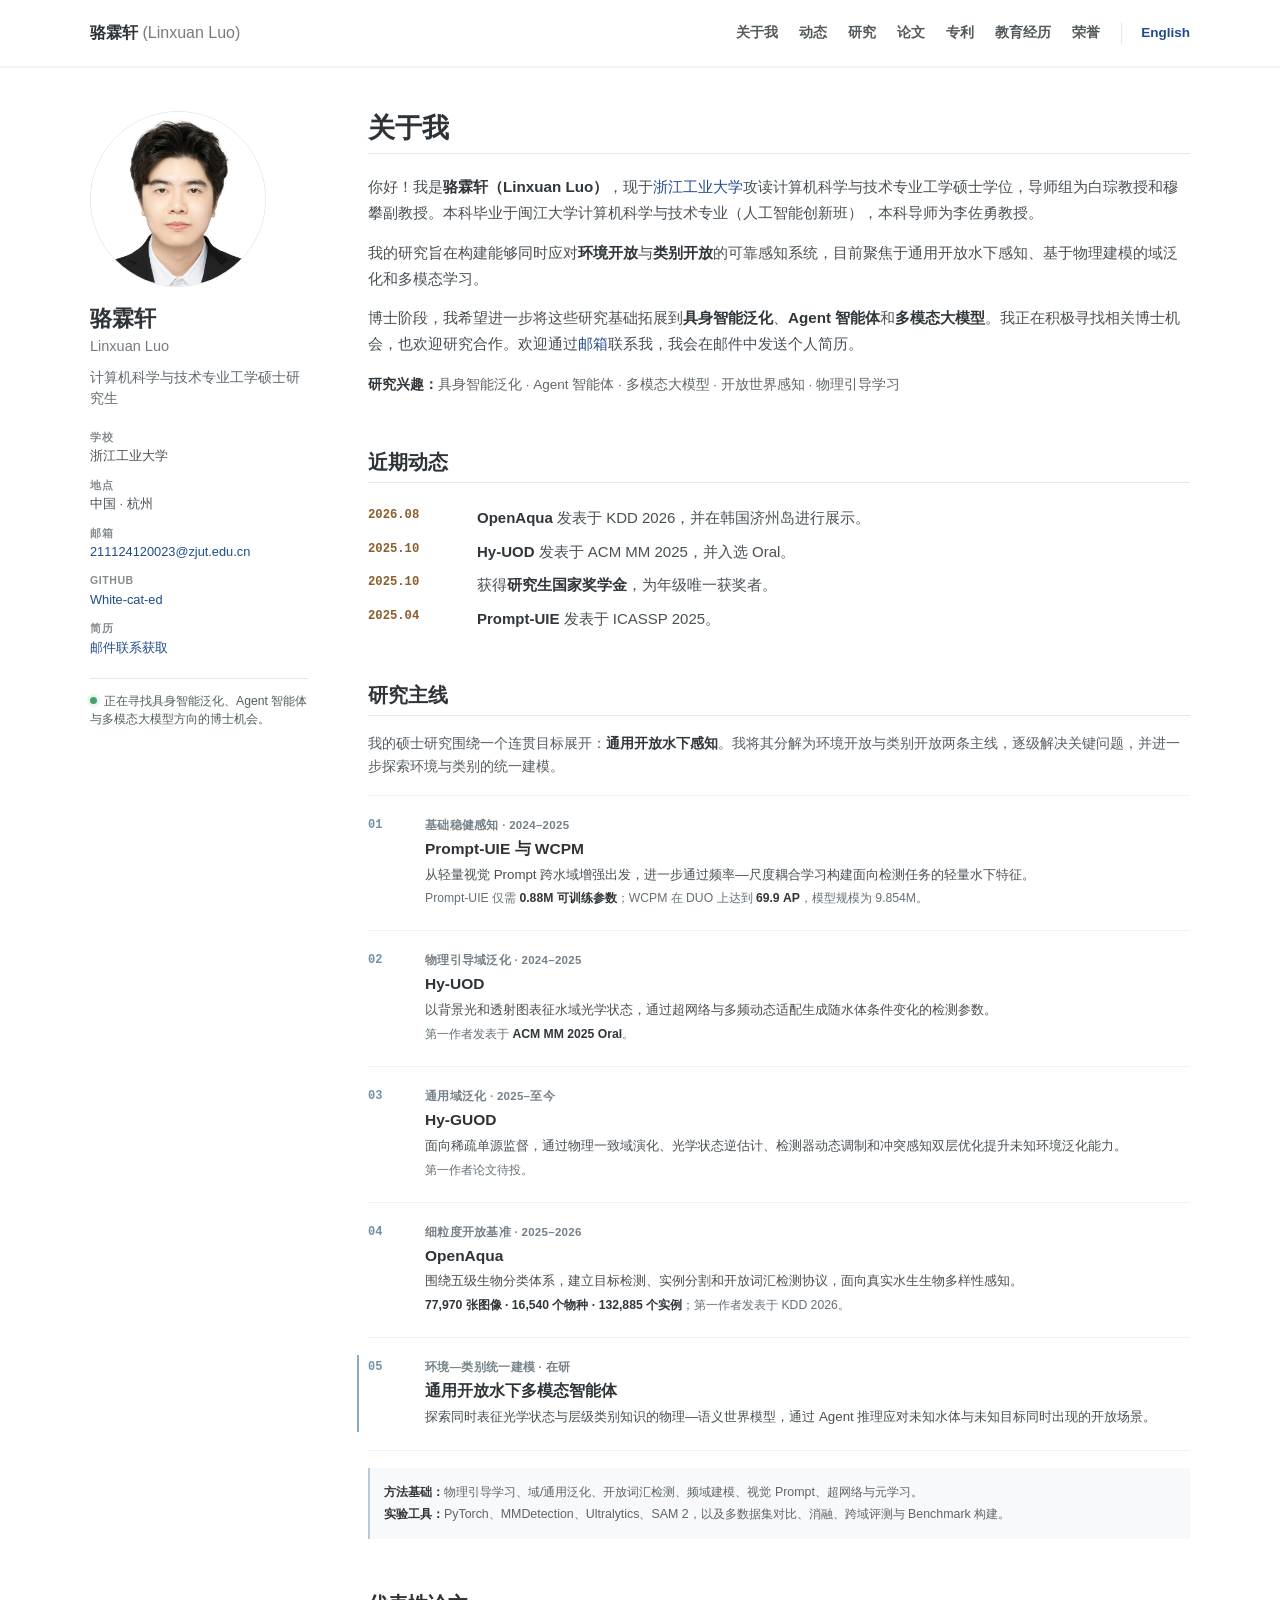
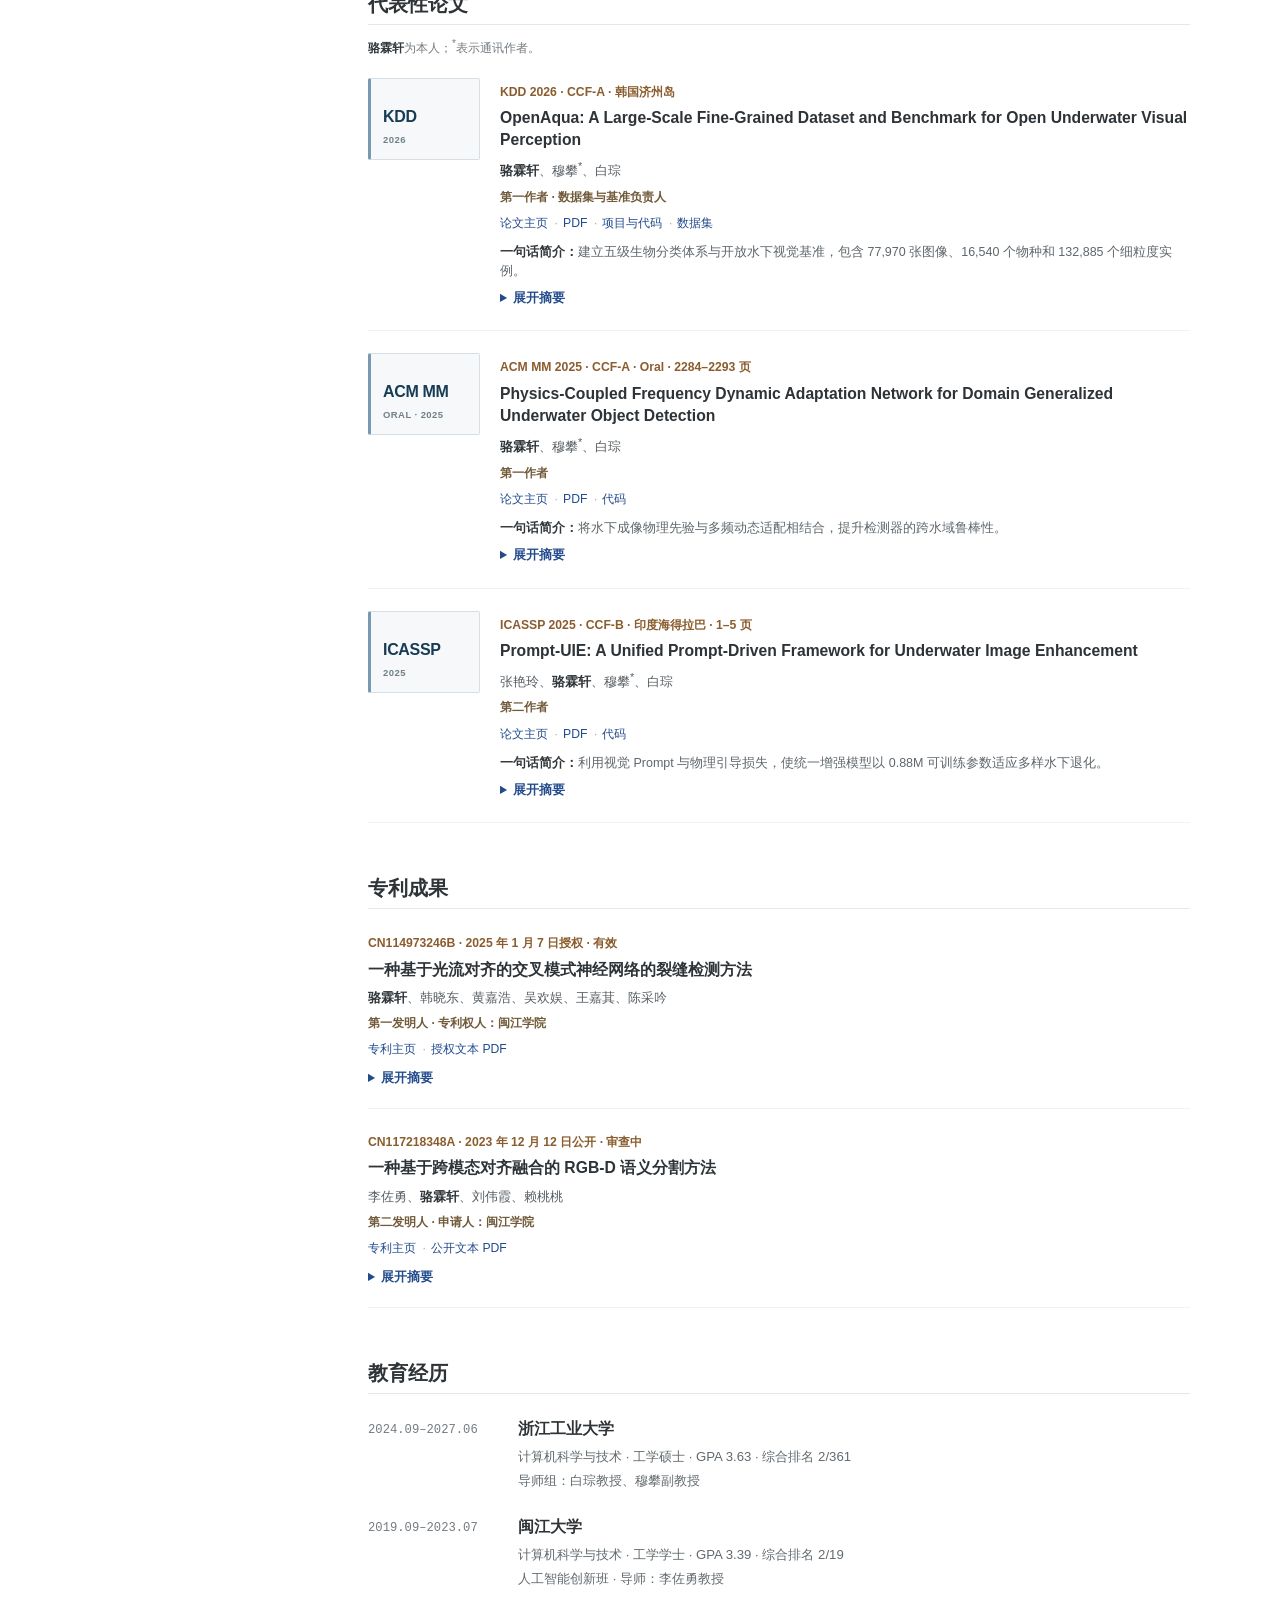
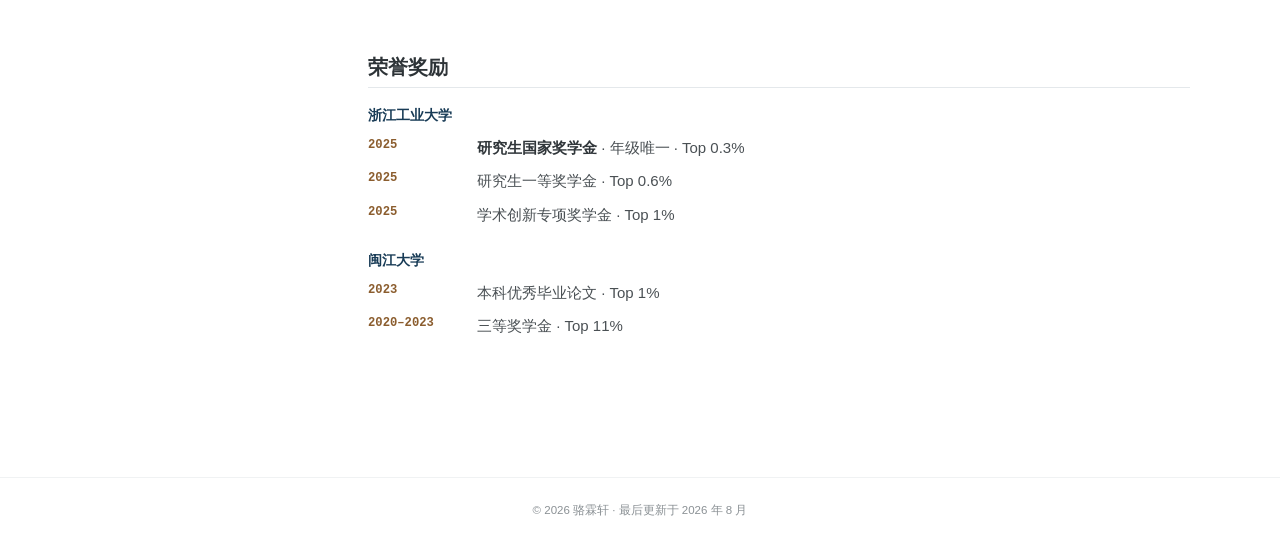
==== commit 9e603ca6: "Update zh.html" ====
--- a/zh.html
+++ b/zh.html
@@ -6,6 +6,8 @@
   <title>骆霖轩（Linxuan Luo）| 个人学术主页</title>
   <meta name="description" content="骆霖轩的个人学术主页，研究方向包括物理引导泛化、开放水下视觉感知、多模态学习、具身智能泛化与 Agent 智能体。">
   <meta name="theme-color" content="#ffffff">
+  <link rel="icon" type="image/png" sizes="192x192" href="favicon.png">
+  <link rel="apple-touch-icon" sizes="180x180" href="favicon.png">
   <meta property="og:title" content="骆霖轩 | 个人学术主页">
   <meta property="og:description" content="物理引导泛化、开放世界感知、Agent 智能体与多模态学习。">
   <meta property="og:type" content="website">
@@ -46,9 +48,9 @@
       <dl class="profile-links">
         <div><dt>学校</dt><dd>浙江工业大学</dd></div>
         <div><dt>地点</dt><dd>中国 · 杭州</dd></div>
-        <div><dt>邮箱</dt><dd><a href="mailto:whitecat.llx@gmail.com">whitecat.llx@gmail.com</a></dd></div>
+        <div><dt>邮箱</dt><dd><a href="mailto:211124120023@zjut.edu.cn">211124120023@zjut.edu.cn</a></dd></div>
         <div><dt>GitHub</dt><dd><a href="https://github.com/White-cat-ed" target="_blank" rel="noreferrer">White-cat-ed</a></dd></div>
-        <div><dt>简历</dt><dd><a href="mailto:whitecat.llx@gmail.com?subject=简历索取">邮件联系获取</a></dd></div>
+        <div><dt>简历</dt><dd><a href="mailto:211124120023@zjut.edu.cn?subject=简历索取">邮件联系获取</a></dd></div>
       </dl>
 
       <p class="phd-note"><span aria-hidden="true"></span>正在寻找具身智能泛化、Agent 智能体与多模态大模型方向的博士机会。</p>
@@ -59,7 +61,7 @@
         <h2>关于我</h2>
         <p>你好！我是<strong>骆霖轩（Linxuan Luo）</strong>，现于<a href="https://www.zjut.edu.cn/" target="_blank" rel="noreferrer">浙江工业大学</a>攻读计算机科学与技术专业工学硕士学位，导师组为白琮教授和穆攀副教授。本科毕业于闽江大学计算机科学与技术专业（人工智能创新班），本科导师为李佐勇教授。</p>
         <p>我的研究旨在构建能够同时应对<strong>环境开放</strong>与<strong>类别开放</strong>的可靠感知系统，目前聚焦于通用开放水下感知、基于物理建模的域泛化和多模态学习。</p>
-        <p>博士阶段，我希望进一步将这些研究基础拓展到<strong>具身智能泛化</strong>、<strong>Agent 智能体</strong>和<strong>多模态大模型</strong>。我正在积极寻找相关博士机会，也欢迎研究合作。欢迎通过<a href="mailto:whitecat.llx@gmail.com">邮箱</a>联系我，我会在邮件中发送个人简历。</p>
+        <p>博士阶段，我希望进一步将这些研究基础拓展到<strong>具身智能泛化</strong>、<strong>Agent 智能体</strong>和<strong>多模态大模型</strong>。我正在积极寻找相关博士机会，也欢迎研究合作。欢迎通过<a href="mailto:211124120023@zjut.edu.cn">邮箱</a>联系我，我会在邮件中发送个人简历。</p>
         <p class="research-interests"><strong>研究兴趣：</strong>具身智能泛化 · Agent 智能体 · 多模态大模型 · 开放世界感知 · 物理引导学习</p>
       </section>
 
@@ -198,7 +200,6 @@
             </details>
           </div>
         </article>
-        <p class="access-note">ACM 与 IEEE 出版社 PDF 可能需要学校或机构权限访问。</p>
       </section>
 
       <section id="patents" class="section">
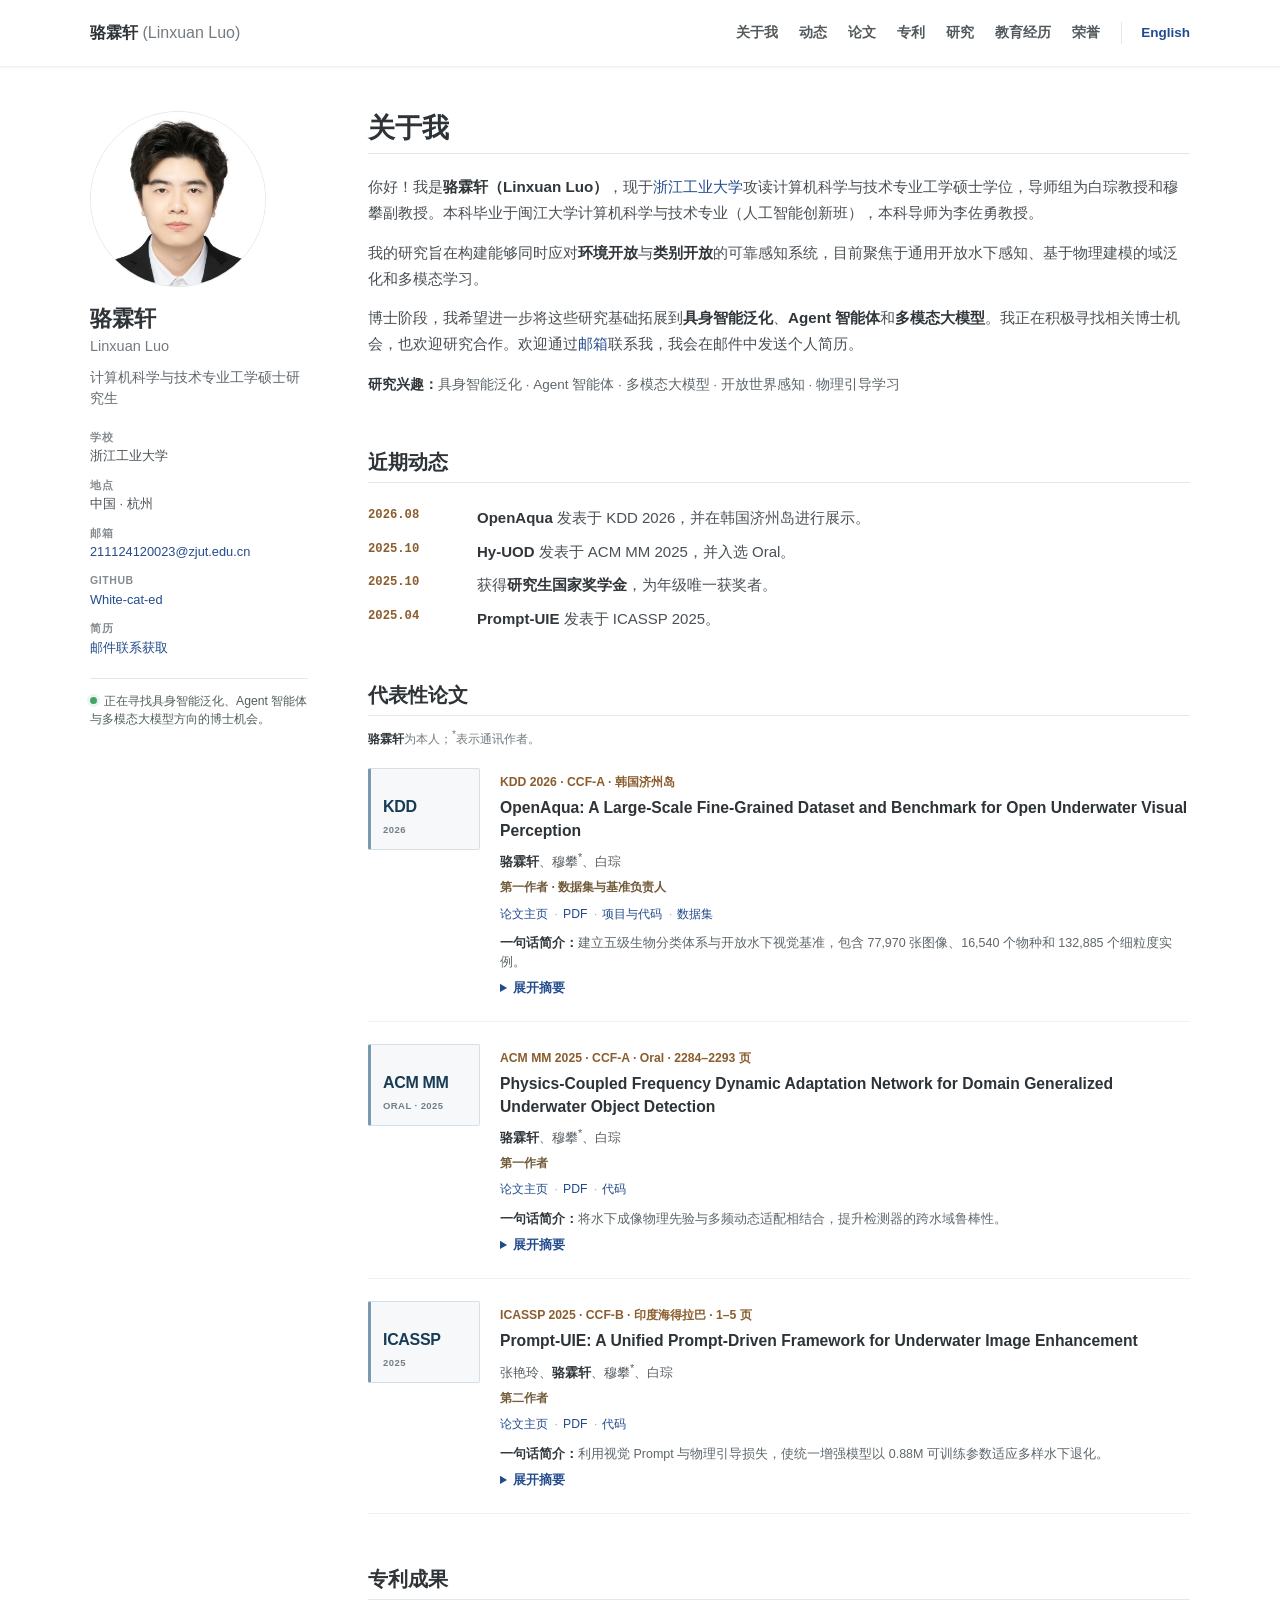
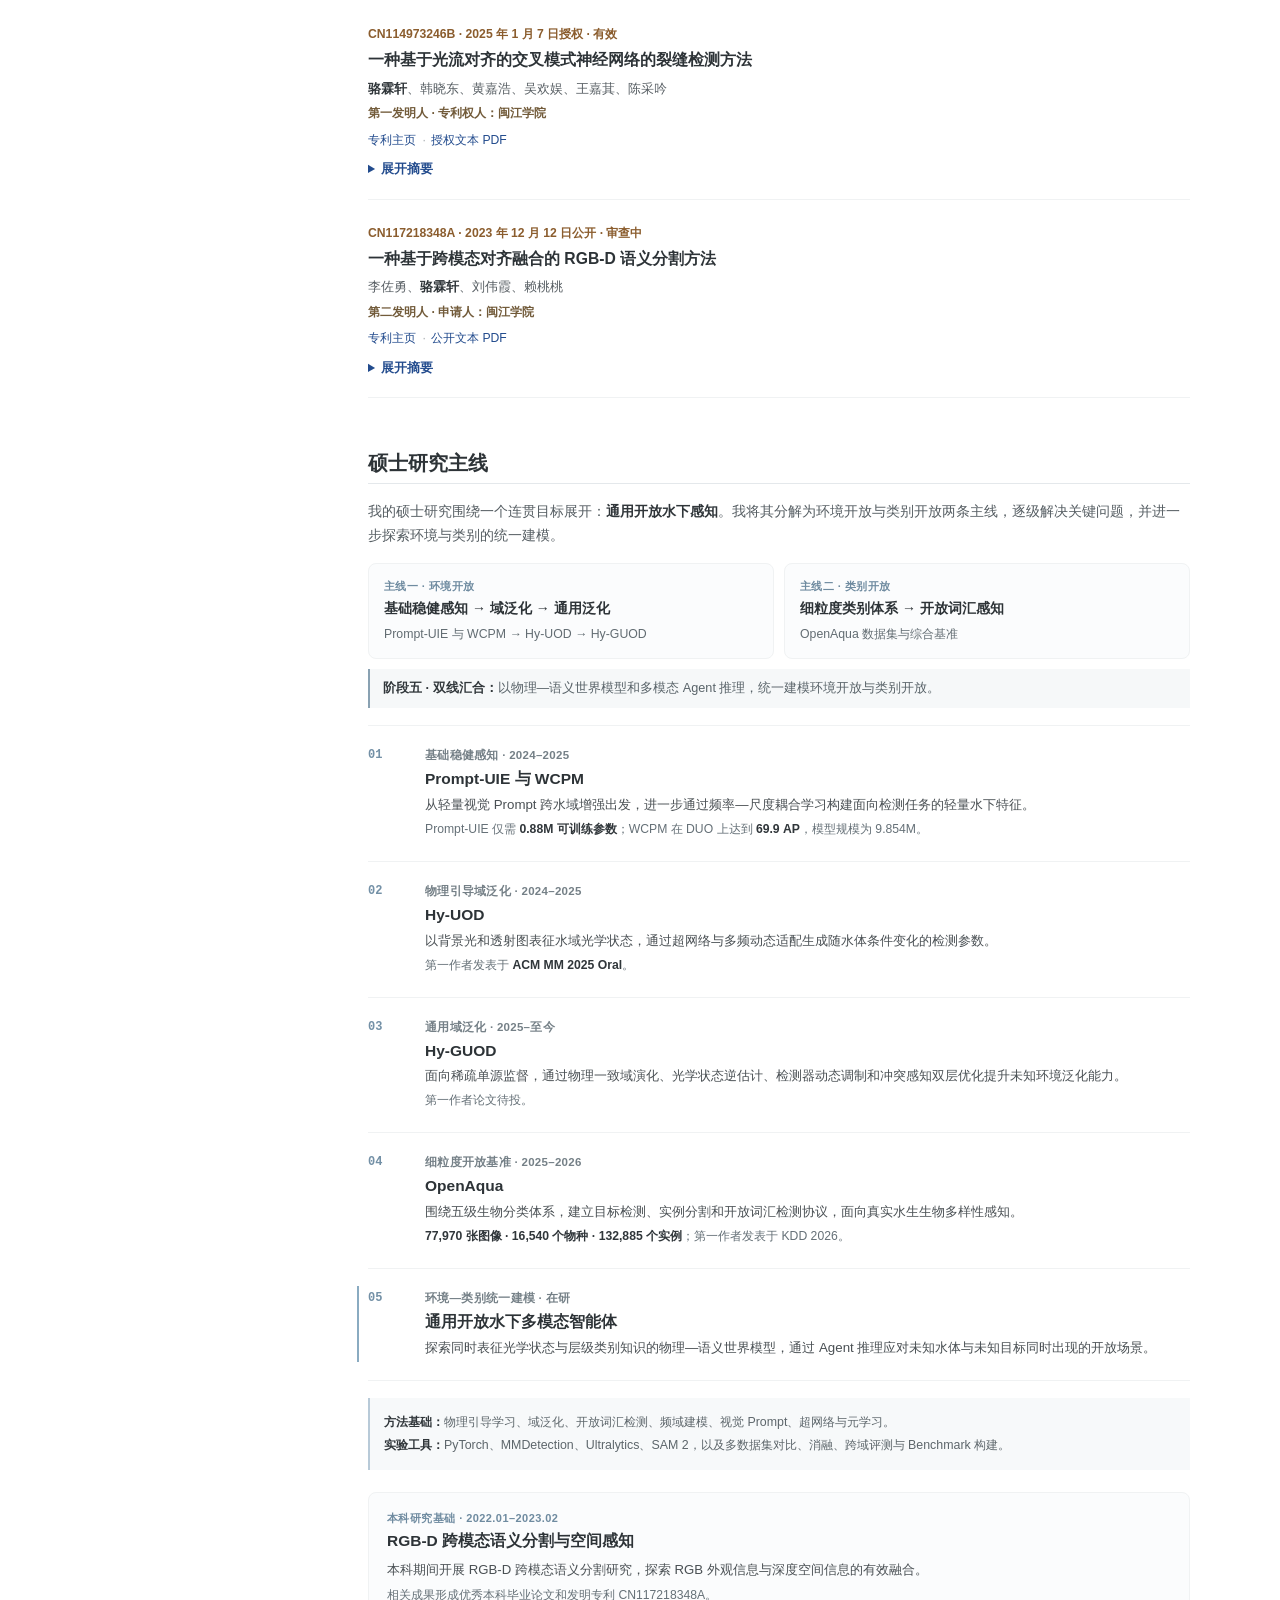
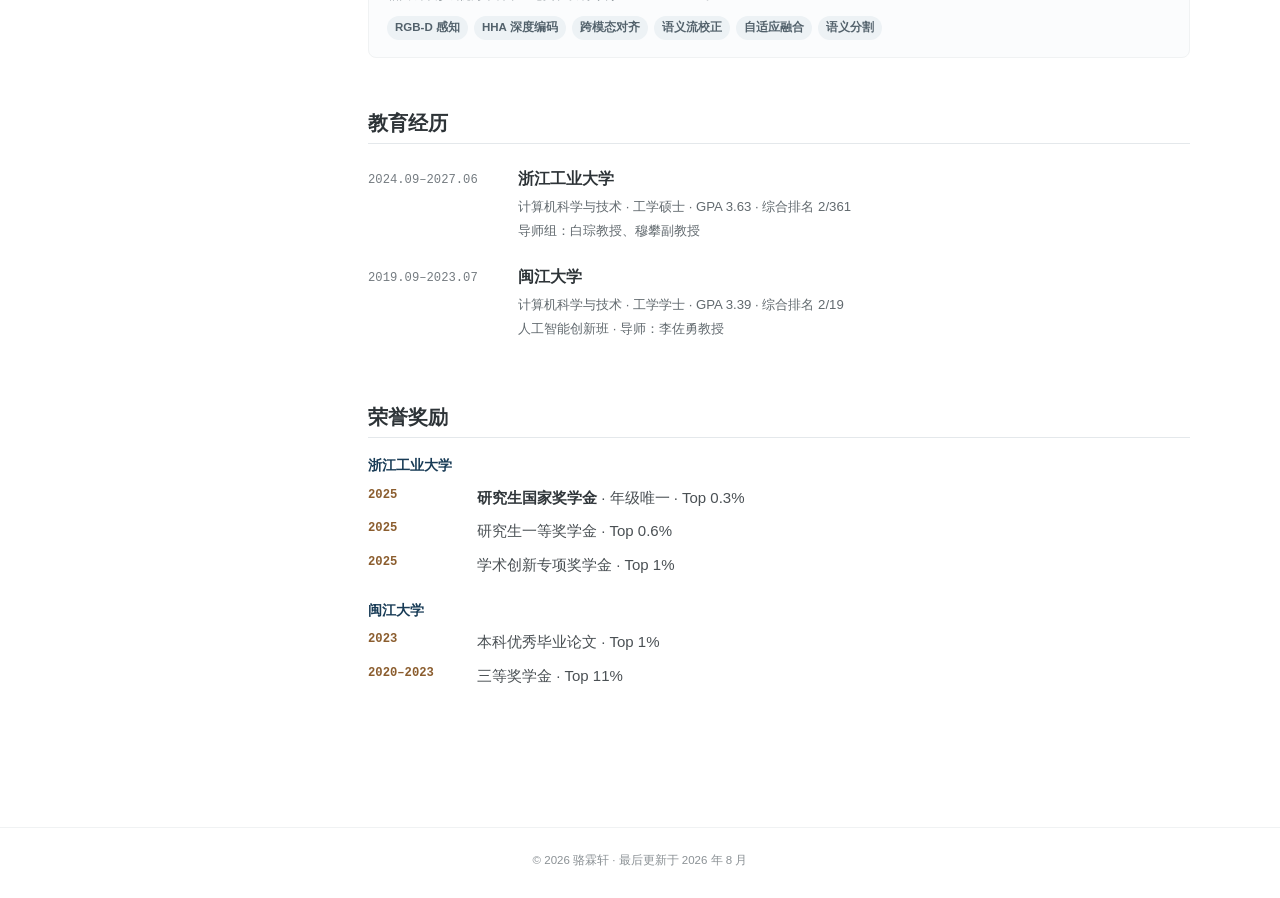
==== commit a1cd2816: "Add files via upload" ====
--- a/zh.html
+++ b/zh.html
@@ -28,9 +28,9 @@
       <nav class="site-nav" aria-label="主导航">
         <a href="#about">关于我</a>
         <a href="#news">动态</a>
-        <a href="#research">研究</a>
         <a href="#publications">论文</a>
         <a href="#patents">专利</a>
+        <a href="#research">研究</a>
         <a href="#education">教育经历</a>
         <a href="#awards">荣誉</a>
         <a class="language-link" href="index.html" lang="en">English</a>
@@ -73,67 +73,6 @@
           <li><time datetime="2025-10">2025.10</time><span>获得<strong>研究生国家奖学金</strong>，为年级唯一获奖者。</span></li>
           <li><time datetime="2025-04">2025.04</time><span><strong>Prompt-UIE</strong> 发表于 ICASSP 2025。</span></li>
         </ul>
-      </section>
-
-      <section id="research" class="section">
-        <h2>研究主线</h2>
-        <p class="research-lead">我的硕士研究围绕一个连贯目标展开：<strong>通用开放水下感知</strong>。我将其分解为环境开放与类别开放两条主线，逐级解决关键问题，并进一步探索环境与类别的统一建模。</p>
-
-        <div class="research-roadmap">
-          <article class="research-item">
-            <div class="stage-marker">01</div>
-            <div class="research-copy">
-              <p class="stage-label">基础稳健感知 · 2024–2025</p>
-              <h3>Prompt-UIE 与 WCPM</h3>
-              <p>从轻量视觉 Prompt 跨水域增强出发，进一步通过频率—尺度耦合学习构建面向检测任务的轻量水下特征。</p>
-              <p class="research-result">Prompt-UIE 仅需<strong> 0.88M 可训练参数</strong>；WCPM 在 DUO 上达到 <strong>69.9 AP</strong>，模型规模为 9.854M。</p>
-            </div>
-          </article>
-
-          <article class="research-item">
-            <div class="stage-marker">02</div>
-            <div class="research-copy">
-              <p class="stage-label">物理引导域泛化 · 2024–2025</p>
-              <h3>Hy-UOD</h3>
-              <p>以背景光和透射图表征水域光学状态，通过超网络与多频动态适配生成随水体条件变化的检测参数。</p>
-              <p class="research-result">第一作者发表于 <strong>ACM MM 2025 Oral</strong>。</p>
-            </div>
-          </article>
-
-          <article class="research-item">
-            <div class="stage-marker">03</div>
-            <div class="research-copy">
-              <p class="stage-label">通用域泛化 · 2025–至今</p>
-              <h3>Hy-GUOD</h3>
-              <p>面向稀疏单源监督，通过物理一致域演化、光学状态逆估计、检测器动态调制和冲突感知双层优化提升未知环境泛化能力。</p>
-              <p class="research-result">第一作者论文待投。</p>
-            </div>
-          </article>
-
-          <article class="research-item">
-            <div class="stage-marker">04</div>
-            <div class="research-copy">
-              <p class="stage-label">细粒度开放基准 · 2025–2026</p>
-              <h3>OpenAqua</h3>
-              <p>围绕五级生物分类体系，建立目标检测、实例分割和开放词汇检测协议，面向真实水生生物多样性感知。</p>
-              <p class="research-result"><strong>77,970 张图像 · 16,540 个物种 · 132,885 个实例</strong>；第一作者发表于 KDD 2026。</p>
-            </div>
-          </article>
-
-          <article class="research-item research-item-current">
-            <div class="stage-marker">05</div>
-            <div class="research-copy">
-              <p class="stage-label">环境—类别统一建模 · 在研</p>
-              <h3>通用开放水下多模态智能体</h3>
-              <p>探索同时表征光学状态与层级类别知识的物理—语义世界模型，通过 Agent 推理应对未知水体与未知目标同时出现的开放场景。</p>
-            </div>
-          </article>
-        </div>
-
-        <div class="method-band">
-          <p><strong>方法基础：</strong>物理引导学习、域/通用泛化、开放词汇检测、频域建模、视觉 Prompt、超网络与元学习。</p>
-          <p><strong>实验工具：</strong>PyTorch、MMDetection、Ultralytics、SAM 2，以及多数据集对比、消融、跨域评测与 Benchmark 构建。</p>
-        </div>
       </section>
 
       <section id="publications" class="section">
@@ -236,6 +175,91 @@
         </article>
       </section>
 
+      <section id="research" class="section">
+        <h2>硕士研究主线</h2>
+        <p class="research-lead">我的硕士研究围绕一个连贯目标展开：<strong>通用开放水下感知</strong>。我将其分解为环境开放与类别开放两条主线，逐级解决关键问题，并进一步探索环境与类别的统一建模。</p>
+
+        <div class="research-tracks" aria-label="两条研究主线">
+          <article class="research-track">
+            <p class="track-kicker">主线一 · 环境开放</p>
+            <h3>基础稳健感知 → 域泛化 → 通用泛化</h3>
+            <p>Prompt-UIE 与 WCPM → Hy-UOD → Hy-GUOD</p>
+          </article>
+          <article class="research-track">
+            <p class="track-kicker">主线二 · 类别开放</p>
+            <h3>细粒度类别体系 → 开放词汇感知</h3>
+            <p>OpenAqua 数据集与综合基准</p>
+          </article>
+        </div>
+        <p class="track-merge"><strong>阶段五 · 双线汇合：</strong>以物理—语义世界模型和多模态 Agent 推理，统一建模环境开放与类别开放。</p>
+
+        <div class="research-roadmap">
+          <article class="research-item">
+            <div class="stage-marker">01</div>
+            <div class="research-copy">
+              <p class="stage-label">基础稳健感知 · 2024–2025</p>
+              <h3>Prompt-UIE 与 WCPM</h3>
+              <p>从轻量视觉 Prompt 跨水域增强出发，进一步通过频率—尺度耦合学习构建面向检测任务的轻量水下特征。</p>
+              <p class="research-result">Prompt-UIE 仅需<strong> 0.88M 可训练参数</strong>；WCPM 在 DUO 上达到 <strong>69.9 AP</strong>，模型规模为 9.854M。</p>
+            </div>
+          </article>
+
+          <article class="research-item">
+            <div class="stage-marker">02</div>
+            <div class="research-copy">
+              <p class="stage-label">物理引导域泛化 · 2024–2025</p>
+              <h3>Hy-UOD</h3>
+              <p>以背景光和透射图表征水域光学状态，通过超网络与多频动态适配生成随水体条件变化的检测参数。</p>
+              <p class="research-result">第一作者发表于 <strong>ACM MM 2025 Oral</strong>。</p>
+            </div>
+          </article>
+
+          <article class="research-item">
+            <div class="stage-marker">03</div>
+            <div class="research-copy">
+              <p class="stage-label">通用域泛化 · 2025–至今</p>
+              <h3>Hy-GUOD</h3>
+              <p>面向稀疏单源监督，通过物理一致域演化、光学状态逆估计、检测器动态调制和冲突感知双层优化提升未知环境泛化能力。</p>
+              <p class="research-result">第一作者论文待投。</p>
+            </div>
+          </article>
+
+          <article class="research-item">
+            <div class="stage-marker">04</div>
+            <div class="research-copy">
+              <p class="stage-label">细粒度开放基准 · 2025–2026</p>
+              <h3>OpenAqua</h3>
+              <p>围绕五级生物分类体系，建立目标检测、实例分割和开放词汇检测协议，面向真实水生生物多样性感知。</p>
+              <p class="research-result"><strong>77,970 张图像 · 16,540 个物种 · 132,885 个实例</strong>；第一作者发表于 KDD 2026。</p>
+            </div>
+          </article>
+
+          <article class="research-item research-item-current">
+            <div class="stage-marker">05</div>
+            <div class="research-copy">
+              <p class="stage-label">环境—类别统一建模 · 在研</p>
+              <h3>通用开放水下多模态智能体</h3>
+              <p>探索同时表征光学状态与层级类别知识的物理—语义世界模型，通过 Agent 推理应对未知水体与未知目标同时出现的开放场景。</p>
+            </div>
+          </article>
+        </div>
+
+        <div class="method-band">
+          <p><strong>方法基础：</strong>物理引导学习、域泛化、开放词汇检测、频域建模、视觉 Prompt、超网络与元学习。</p>
+          <p><strong>实验工具：</strong>PyTorch、MMDetection、Ultralytics、SAM 2，以及多数据集对比、消融、跨域评测与 Benchmark 构建。</p>
+        </div>
+        <div class="undergraduate-research">
+          <p class="subsection-kicker">本科研究基础 · 2022.01–2023.02</p>
+          <h3>RGB-D 跨模态语义分割与空间感知</h3>
+          <p>本科期间开展 RGB-D 跨模态语义分割研究，探索 RGB 外观信息与深度空间信息的有效融合。</p>
+          <p class="research-result">相关成果形成优秀本科毕业论文和发明专利 CN117218348A。</p>
+          <div class="skill-tags" aria-label="RGB-D 研究技能">
+            <span>RGB-D 感知</span><span>HHA 深度编码</span><span>跨模态对齐</span><span>语义流校正</span><span>自适应融合</span><span>语义分割</span>
+          </div>
+        </div>
+
+      </section>
+
       <section id="education" class="section compact-section">
         <h2>教育经历</h2>
         <div class="timeline">
--- a/styles.css
+++ b/styles.css
@@ -247,8 +247,7 @@
   font-size: 13.5px !important;
 }
 
-.section-note,
-.access-note {
+.section-note {
   margin: -7px 0 15px;
   color: var(--muted);
   font-size: 12.2px;
@@ -282,6 +281,99 @@
   color: #555d62;
   font-size: 14.2px;
   line-height: 1.65;
+}
+
+.research-tracks {
+  display: grid;
+  grid-template-columns: repeat(2, minmax(0, 1fr));
+  gap: 10px;
+  margin-bottom: 10px;
+}
+
+.research-track {
+  padding: 14px 15px;
+  border: 1px solid var(--line-soft);
+  border-radius: 8px;
+  background: #fbfcfd;
+}
+
+.research-track h3 {
+  margin: 3px 0 6px;
+  color: var(--heading);
+  font-size: 14px;
+  line-height: 1.45;
+}
+
+.research-track p {
+  margin: 0;
+  color: #626c72;
+  font-size: 12.3px;
+  line-height: 1.55;
+}
+
+.track-kicker {
+  color: #6f8ba0 !important;
+  font-size: 11px !important;
+  font-weight: 700;
+  letter-spacing: 0.04em;
+  text-transform: uppercase;
+}
+
+.track-merge {
+  margin: 0 0 17px;
+  padding: 10px 13px;
+  border-left: 2px solid #89a1b2;
+  background: #f6f8f9;
+  color: #596369;
+  font-size: 12.7px;
+  line-height: 1.55;
+}
+
+.undergraduate-research {
+  margin-top: 22px;
+  padding: 17px 18px;
+  border: 1px solid var(--line-soft);
+  border-radius: 8px;
+  background: #fbfcfd;
+}
+
+.undergraduate-research h3 {
+  margin: 3px 0 8px;
+  color: var(--heading);
+  font-size: 15.5px;
+  line-height: 1.4;
+}
+
+.undergraduate-research > p:not(.subsection-kicker) {
+  margin: 5px 0;
+  font-size: 13.2px;
+  line-height: 1.58;
+}
+
+.subsection-kicker {
+  margin: 0;
+  color: #6f8ba0;
+  font-size: 11px;
+  font-weight: 700;
+  letter-spacing: 0.04em;
+  text-transform: uppercase;
+}
+
+.skill-tags {
+  display: flex;
+  flex-wrap: wrap;
+  gap: 6px;
+  margin-top: 11px;
+}
+
+.skill-tags span {
+  padding: 4px 8px;
+  border-radius: 999px;
+  background: #edf2f5;
+  color: #52616b;
+  font-size: 11.5px;
+  font-weight: 600;
+  line-height: 1.35;
 }
 
 .research-roadmap {
@@ -489,10 +581,6 @@
   line-height: 1.62;
 }
 
-.access-note {
-  margin-top: 12px;
-}
-
 .patent {
   padding: 19px 0;
   border-bottom: 1px solid var(--line-soft);
@@ -723,6 +811,10 @@
     gap: 10px;
   }
 
+  .research-tracks {
+    grid-template-columns: 1fr;
+  }
+
   .publication {
     display: block;
   }
